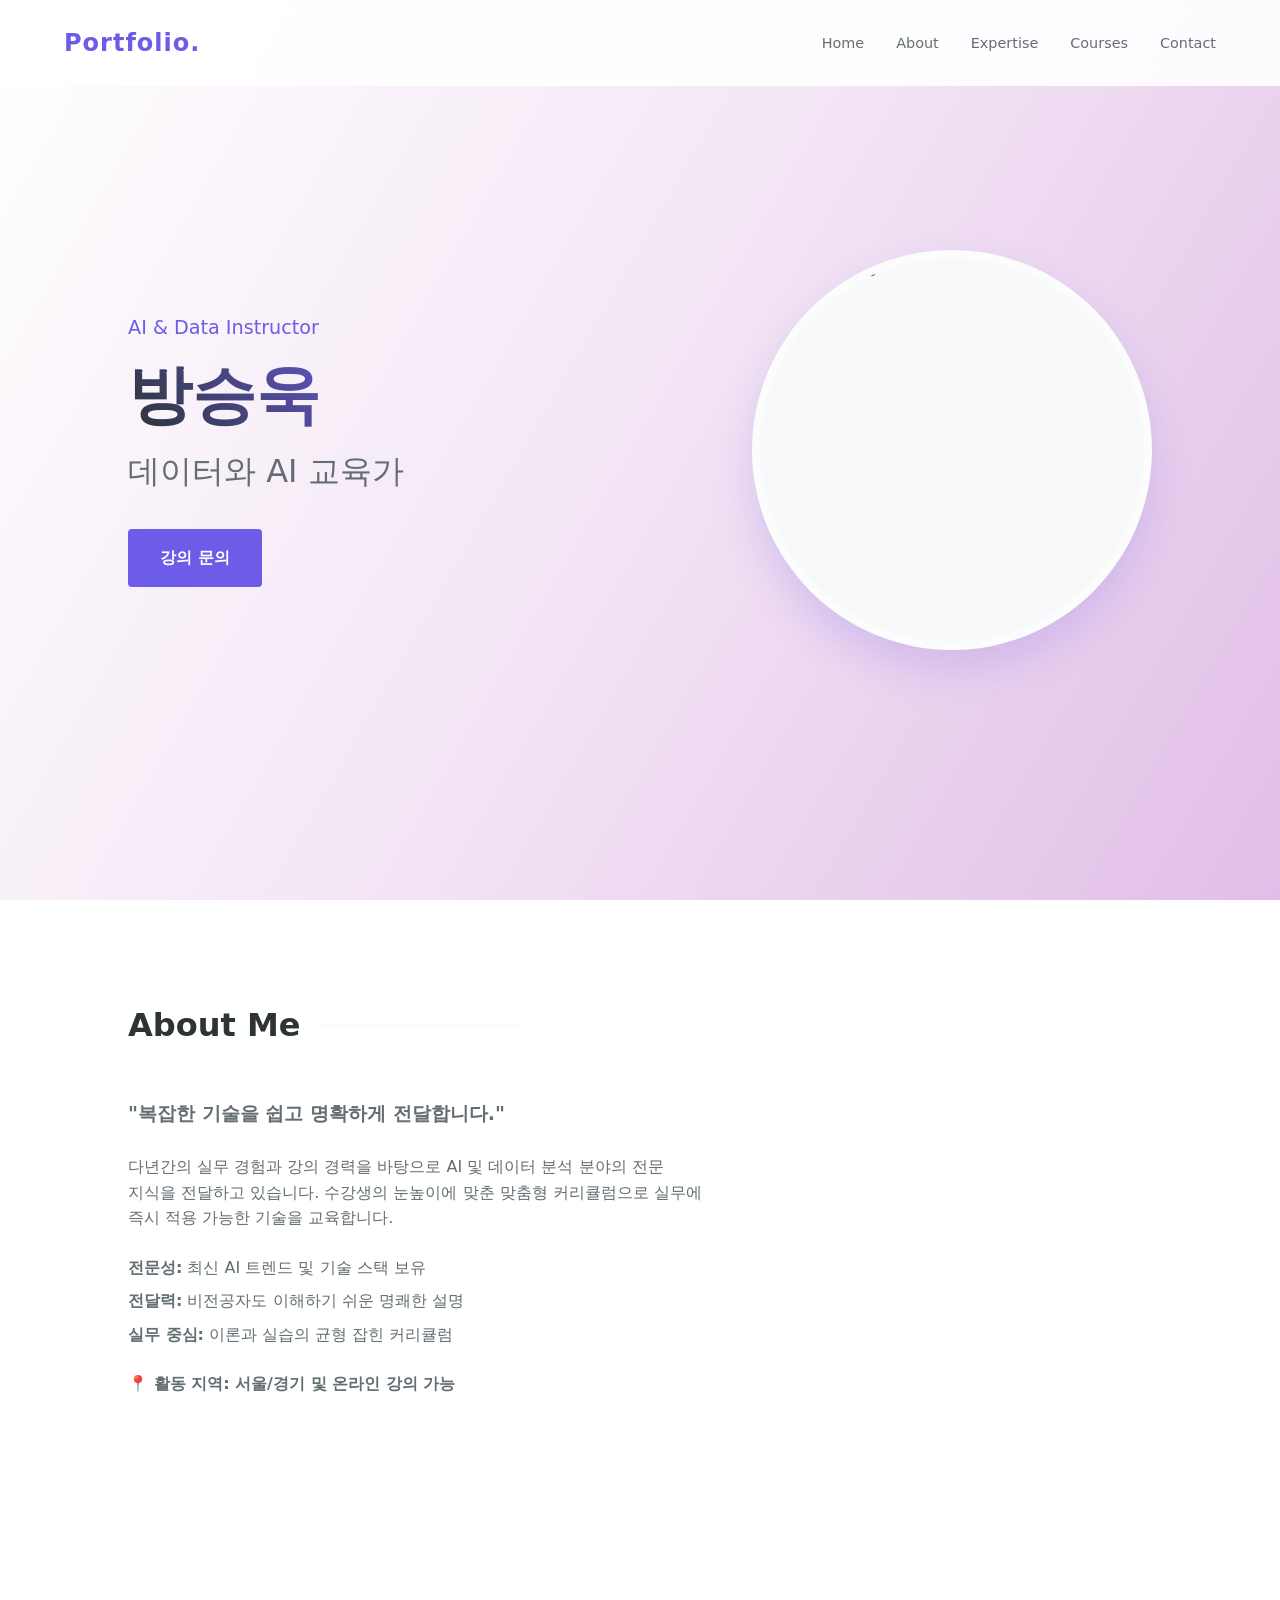
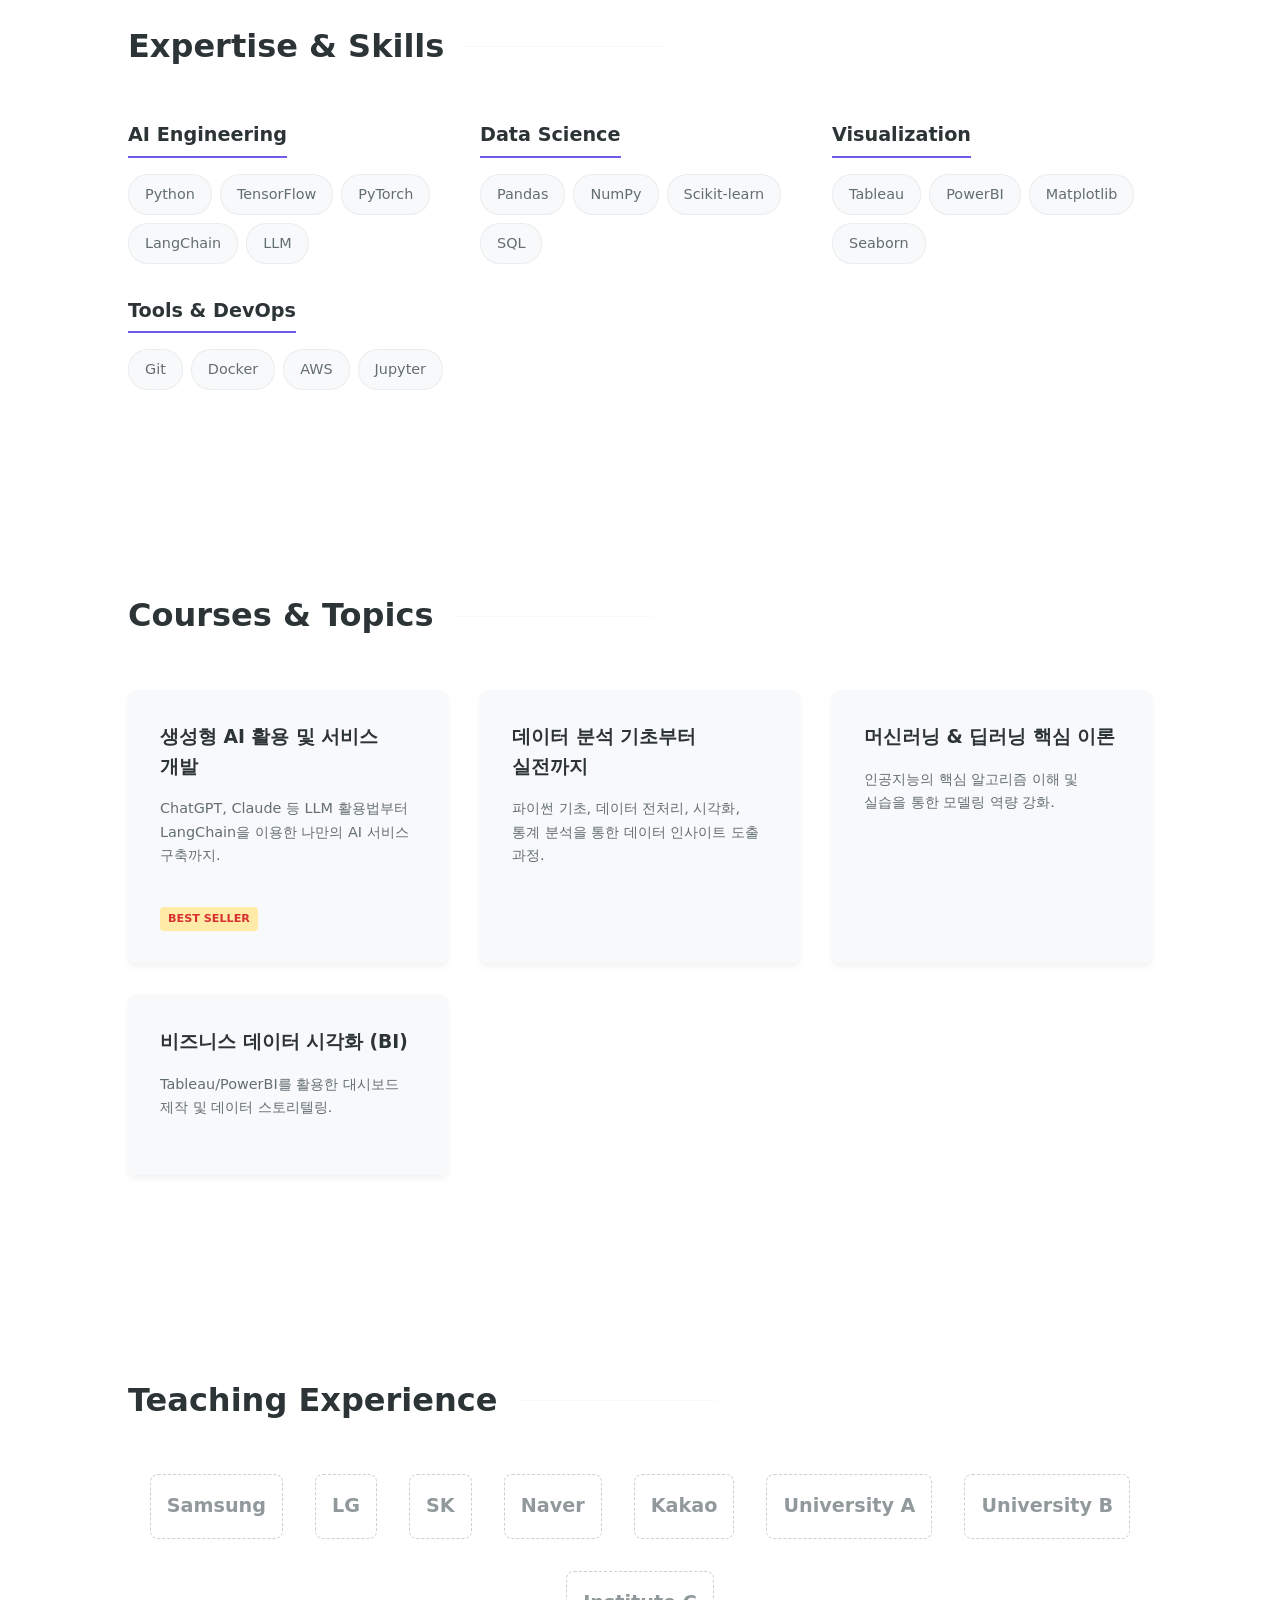
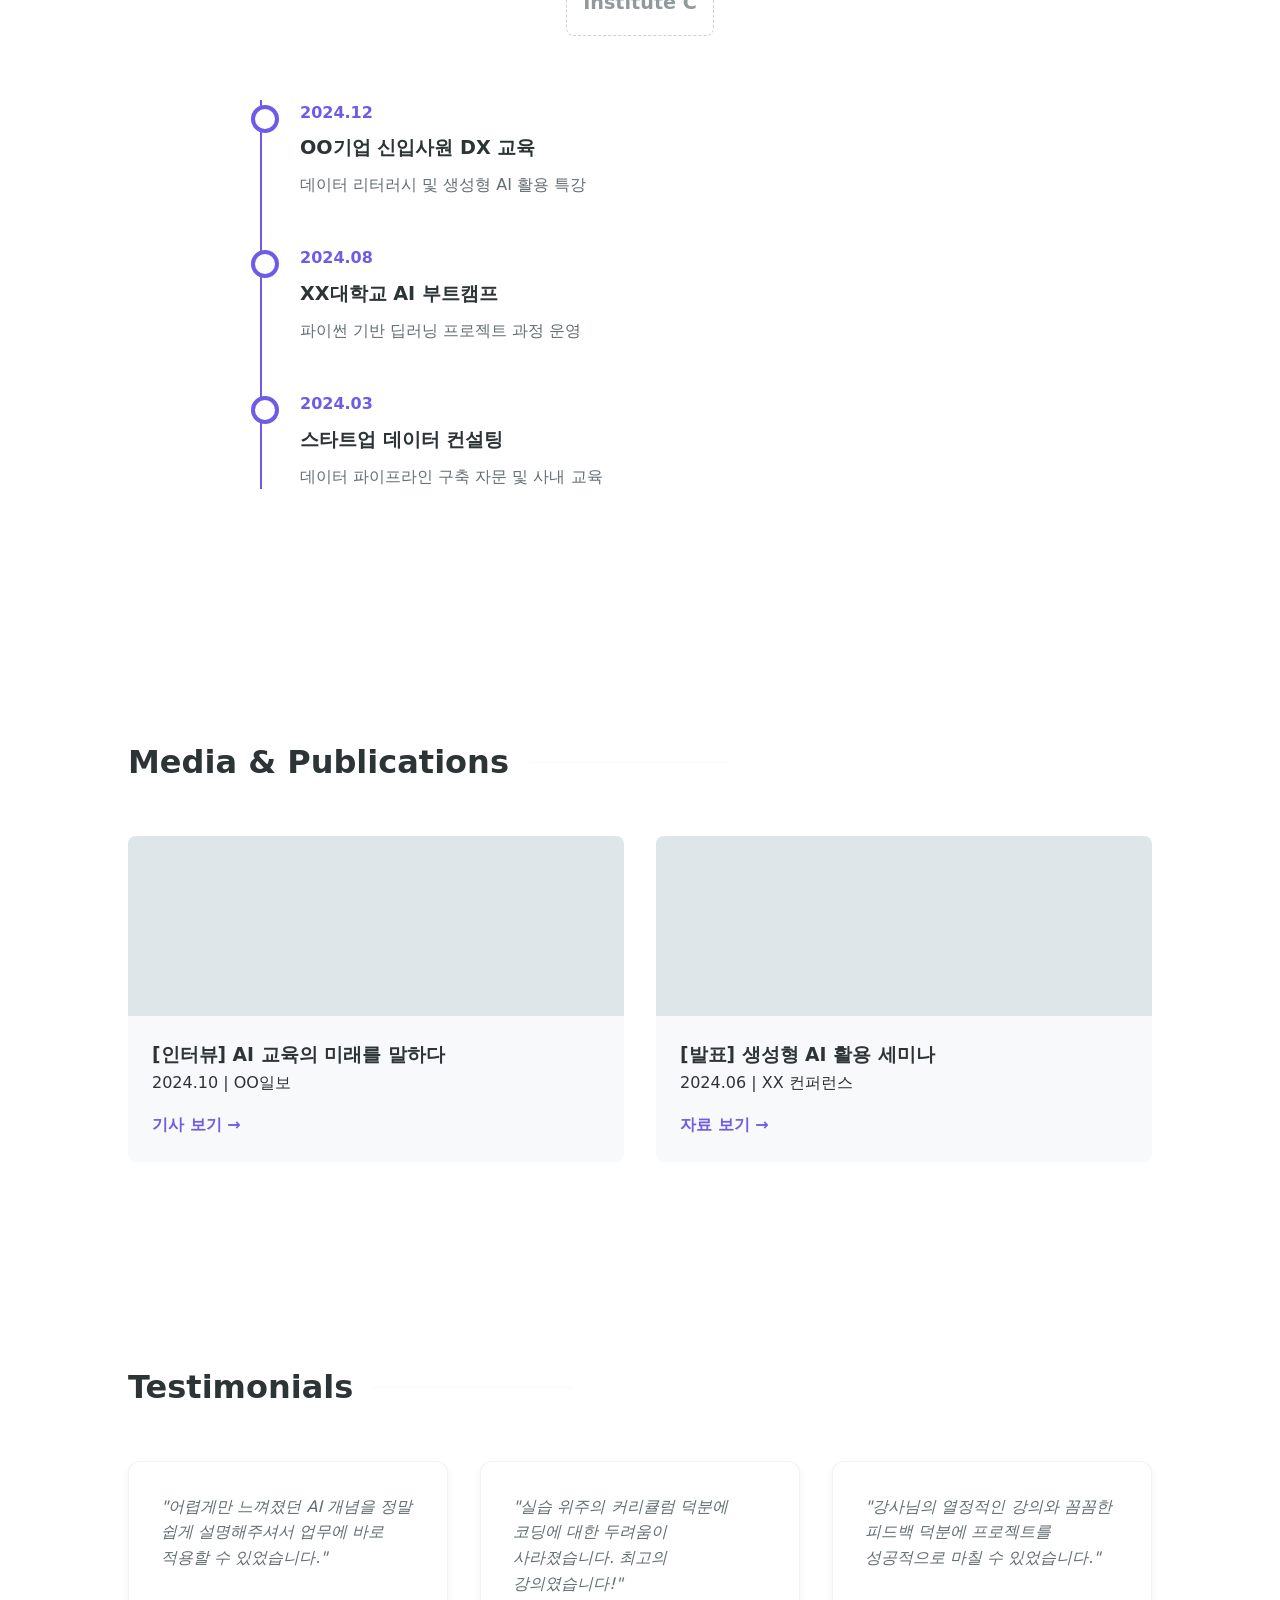
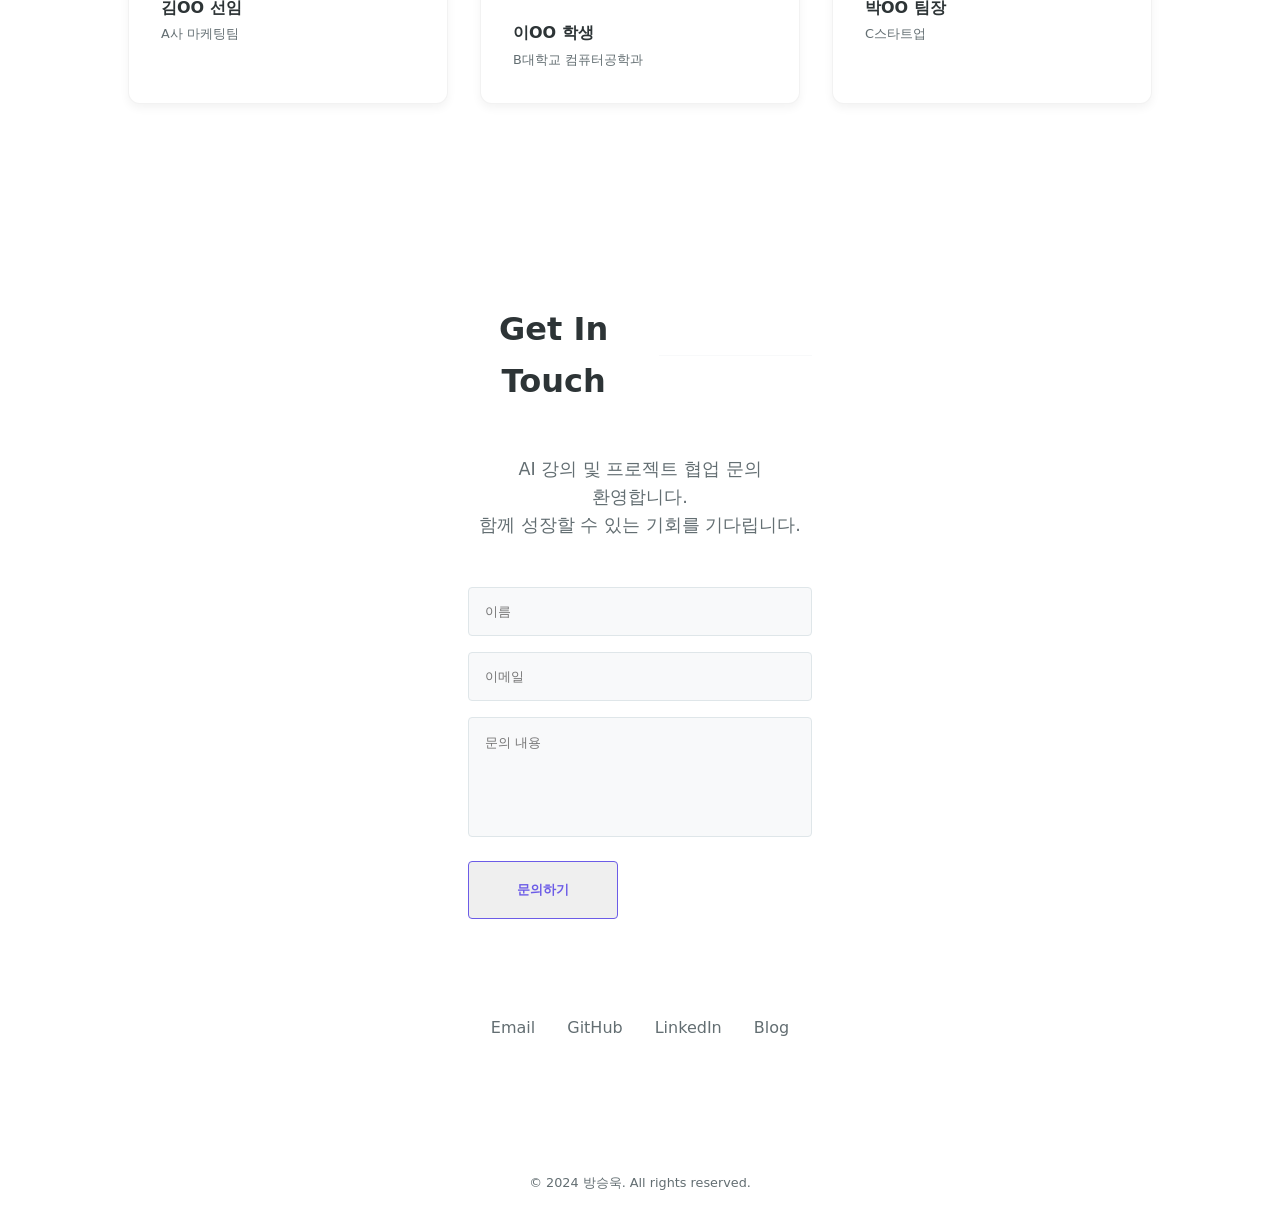
==== Portfolio/index.html @ 6280c689 "first commit" ====
<!DOCTYPE html>
<html lang="ko">

<head>
    <meta charset="UTF-8">
    <meta name="viewport" content="width=device-width, initial-scale=1.0">
    <meta name="description" content="Portfolio of a Creative Developer">
    <title>My Portfolio</title>
    <link rel="stylesheet" as="style" crossorigin
        href="https://cdn.jsdelivr.net/gh/orioncactus/pretendard@v1.3.9/dist/web/static/pretendard.min.css" />
    <link rel="stylesheet" href="style.css">
</head>

<body>
    <nav class="navbar">
        <div class="logo">Portfolio.</div>
        <ul class="nav-links">
            <li><a href="#home">Home</a></li>
            <li><a href="#about">About</a></li>
            <li><a href="#expertise">Expertise</a></li>
            <li><a href="#courses">Courses</a></li>
            <li><a href="#contact">Contact</a></li>
        </ul>
        <div class="hamburger">
            <span></span>
            <span></span>
            <span></span>
        </div>
    </nav>

    <!-- 1. Hero Section -->
    <header id="home" class="hero">
        <div class="hero-content">
            <span class="greeting">AI & Data Instructor</span>
            <h1 class="name">방승욱</h1>
            <p class="tagline">데이터와 AI 교육가</p>
            <div class="hero-buttons">
                <a href="#contact" class="cta-button primary">강의 문의</a>
            </div>
        </div>
        <div class="hero-visual">
            <div class="profile-image-container">
                <!-- Placeholder image, user can replace with their own -->
                <img src="https://via.placeholder.com/400x400" alt="Profile Photo" class="profile-photo">
            </div>
        </div>
    </header>

    <!-- 2. About Me -->
    <section id="about" class="section about">
        <div class="container">
            <h2 class="section-title">About Me</h2>
            <div class="about-content">
                <div class="about-text">
                    <p class="highlight">"복잡한 기술을 쉽고 명확하게 전달합니다."</p>
                    <p>다년간의 실무 경험과 강의 경력을 바탕으로 AI 및 데이터 분석 분야의 전문 지식을 전달하고 있습니다. 수강생의 눈높이에 맞춘 맞춤형 커리큘럼으로 실무에 즉시 적용 가능한
                        기술을 교육합니다.</p>
                    <ul class="strengths-list">
                        <li><strong>전문성:</strong> 최신 AI 트렌드 및 기술 스택 보유</li>
                        <li><strong>전달력:</strong> 비전공자도 이해하기 쉬운 명쾌한 설명</li>
                        <li><strong>실무 중심:</strong> 이론과 실습의 균형 잡힌 커리큘럼</li>
                    </ul>
                    <p class="location-info">📍 활동 지역: 서울/경기 및 온라인 강의 가능</p>
                </div>
            </div>
        </div>
    </section>

    <!-- 3. Expertise / Skills -->
    <section id="expertise" class="section expertise">
        <div class="container">
            <h2 class="section-title">Expertise & Skills</h2>
            <div class="skills-grid">
                <div class="skill-category">
                    <h3>AI Engineering</h3>
                    <div class="skill-tags">
                        <span>Python</span>
                        <span>TensorFlow</span>
                        <span>PyTorch</span>
                        <span>LangChain</span>
                        <span>LLM</span>
                    </div>
                </div>
                <div class="skill-category">
                    <h3>Data Science</h3>
                    <div class="skill-tags">
                        <span>Pandas</span>
                        <span>NumPy</span>
                        <span>Scikit-learn</span>
                        <span>SQL</span>
                    </div>
                </div>
                <div class="skill-category">
                    <h3>Visualization</h3>
                    <div class="skill-tags">
                        <span>Tableau</span>
                        <span>PowerBI</span>
                        <span>Matplotlib</span>
                        <span>Seaborn</span>
                    </div>
                </div>
                <div class="skill-category">
                    <h3>Tools & DevOps</h3>
                    <div class="skill-tags">
                        <span>Git</span>
                        <span>Docker</span>
                        <span>AWS</span>
                        <span>Jupyter</span>
                    </div>
                </div>
            </div>
        </div>
    </section>

    <!-- 4. Courses & Topics -->
    <section id="courses" class="section courses">
        <div class="container">
            <h2 class="section-title">Courses & Topics</h2>
            <div class="projects-grid"> <!-- Reusing grid layout -->
                <div class="project-card">
                    <div class="project-info">
                        <h3>생성형 AI 활용 및 서비스 개발</h3>
                        <p>ChatGPT, Claude 등 LLM 활용법부터 LangChain을 이용한 나만의 AI 서비스 구축까지.</p>
                        <span class="course-tag">Best Seller</span>
                    </div>
                </div>
                <div class="project-card">
                    <div class="project-info">
                        <h3>데이터 분석 기초부터 실전까지</h3>
                        <p>파이썬 기초, 데이터 전처리, 시각화, 통계 분석을 통한 데이터 인사이트 도출 과정.</p>
                    </div>
                </div>
                <div class="project-card">
                    <div class="project-info">
                        <h3>머신러닝 & 딥러닝 핵심 이론</h3>
                        <p>인공지능의 핵심 알고리즘 이해 및 실습을 통한 모델링 역량 강화.</p>
                    </div>
                </div>
                <div class="project-card">
                    <div class="project-info">
                        <h3>비즈니스 데이터 시각화 (BI)</h3>
                        <p>Tableau/PowerBI를 활용한 대시보드 제작 및 데이터 스토리텔링.</p>
                    </div>
                </div>
            </div>
        </div>
    </section>

    <!-- 5. Teaching Experience -->
    <section id="experience" class="section experience">
        <div class="container">
            <h2 class="section-title">Teaching Experience</h2>

            <!-- Logo Wall Placeholder -->
            <div class="logo-wall">
                <div class="logo-item">Samsung</div>
                <div class="logo-item">LG</div>
                <div class="logo-item">SK</div>
                <div class="logo-item">Naver</div>
                <div class="logo-item">Kakao</div>
                <div class="logo-item">University A</div>
                <div class="logo-item">University B</div>
                <div class="logo-item">Institute C</div>
            </div>

            <div class="timeline">
                <div class="timeline-item">
                    <div class="timeline-date">2024.12</div>
                    <div class="timeline-content">
                        <h3>OO기업 신입사원 DX 교육</h3>
                        <p>데이터 리터러시 및 생성형 AI 활용 특강</p>
                    </div>
                </div>
                <div class="timeline-item">
                    <div class="timeline-date">2024.08</div>
                    <div class="timeline-content">
                        <h3>XX대학교 AI 부트캠프</h3>
                        <p>파이썬 기반 딥러닝 프로젝트 과정 운영</p>
                    </div>
                </div>
                <div class="timeline-item">
                    <div class="timeline-date">2024.03</div>
                    <div class="timeline-content">
                        <h3>스타트업 데이터 컨설팅</h3>
                        <p>데이터 파이프라인 구축 자문 및 사내 교육</p>
                    </div>
                </div>
            </div>
        </div>
    </section>

    <!-- 6. Media & Publications -->
    <section id="media" class="section media">
        <div class="container">
            <h2 class="section-title">Media & Publications</h2>
            <div class="media-grid">
                <div class="media-item">
                    <div class="media-image"></div>
                    <div class="media-info">
                        <h3>[인터뷰] AI 교육의 미래를 말하다</h3>
                        <p>2024.10 | OO일보</p>
                        <a href="#" class="text-link">기사 보기 &rarr;</a>
                    </div>
                </div>
                <div class="media-item">
                    <div class="media-image"></div>
                    <div class="media-info">
                        <h3>[발표] 생성형 AI 활용 세미나</h3>
                        <p>2024.06 | XX 컨퍼런스</p>
                        <a href="#" class="text-link">자료 보기 &rarr;</a>
                    </div>
                </div>
            </div>
        </div>
    </section>

    <!-- 7. Testimonials -->
    <section id="testimonials" class="section testimonials">
        <div class="container">
            <h2 class="section-title">Testimonials</h2>
            <div class="testimonials-grid">
                <div class="testimonial-card">
                    <p class="review-text">"어렵게만 느껴졌던 AI 개념을 정말 쉽게 설명해주셔서 업무에 바로 적용할 수 있었습니다."</p>
                    <div class="reviewer-info">
                        <strong>김OO 선임</strong>
                        <span>A사 마케팅팀</span>
                    </div>
                </div>
                <div class="testimonial-card">
                    <p class="review-text">"실습 위주의 커리큘럼 덕분에 코딩에 대한 두려움이 사라졌습니다. 최고의 강의였습니다!"</p>
                    <div class="reviewer-info">
                        <strong>이OO 학생</strong>
                        <span>B대학교 컴퓨터공학과</span>
                    </div>
                </div>
                <div class="testimonial-card">
                    <p class="review-text">"강사님의 열정적인 강의와 꼼꼼한 피드백 덕분에 프로젝트를 성공적으로 마칠 수 있었습니다."</p>
                    <div class="reviewer-info">
                        <strong>박OO 팀장</strong>
                        <span>C스타트업</span>
                    </div>
                </div>
            </div>
        </div>
    </section>

    <!-- 8. Contact / CTA -->
    <section id="contact" class="section contact">
        <div class="container">
            <h2 class="section-title">Get In Touch</h2>
            <p class="contact-text">AI 강의 및 프로젝트 협업 문의 환영합니다.<br>함께 성장할 수 있는 기회를 기다립니다.</p>

            <div class="contact-form-placeholder">
                <!-- Form visual representation -->
                <div class="form-group">
                    <input type="text" placeholder="이름" disabled>
                </div>
                <div class="form-group">
                    <input type="email" placeholder="이메일" disabled>
                </div>
                <div class="form-group">
                    <textarea placeholder="문의 내용" disabled></textarea>
                </div>
                <button class="contact-button">문의하기</button>
            </div>

            <div class="social-links">
                <a href="#">Email</a>
                <a href="#">GitHub</a>
                <a href="#">LinkedIn</a>
                <a href="#">Blog</a>
            </div>
        </div>
    </section>

    <footer>
        <p>&copy; 2024 방승욱. All rights reserved.</p>
    </footer>

    <script src="script.js"></script>
</body>

</html>
---- Portfolio/style.css ----
:root {
    --bg-color: #ffffff;
    --text-color: #2d3436;
    --accent-color: #6c5ce7;
    --secondary-color: #636e72;
    --card-bg: #f8f9fa;
    --nav-bg: rgba(255, 255, 255, 0.9);
    --font-main: 'Pretendard', -apple-system, BlinkMacSystemFont, system-ui, Roboto, 'Helvetica Neue', 'Segoe UI', 'Apple SD Gothic Neo', 'Malgun Gothic', 'Apple Color Emoji', 'Segoe UI Emoji', 'Segoe UI Symbol', sans-serif;
    --transition: all 0.3s ease-in-out;
}

* {
    margin: 0;
    padding: 0;
    box-sizing: border-box;
}

html {
    scroll-behavior: smooth;
}

body {
    font-family: var(--font-main);
    background: linear-gradient(120deg, #ffffff 0%, #f3e5f5 50%, #e1bee7 100%);
    background-attachment: fixed;
    /* Ensures gradient covers full scroll */
    color: var(--text-color);
    line-height: 1.6;
    word-break: keep-all;
    overflow-x: hidden;
}

a {
    text-decoration: none;
    color: inherit;
    transition: var(--transition);
}

ul {
    list-style: none;
}

/* Navbar */
.navbar {
    position: fixed;
    top: 0;
    width: 100%;
    padding: 1.5rem 5%;
    display: flex;
    justify-content: space-between;
    align-items: center;
    background: var(--nav-bg);
    backdrop-filter: blur(10px);
    z-index: 1000;
    transition: var(--transition);
}

.logo {
    font-size: 1.5rem;
    font-weight: 700;
    color: var(--accent-color);
    letter-spacing: 1px;
}

.nav-links {
    display: flex;
    gap: 2rem;
}

.nav-links a {
    font-size: 0.9rem;
    font-weight: 500;
    color: var(--secondary-color);
}

.nav-links a:hover {
    color: var(--accent-color);
}

.hamburger {
    display: none;
    cursor: pointer;
}

.hamburger span {
    display: block;
    width: 25px;
    height: 3px;
    background-color: var(--accent-color);
    margin: 5px 0;
    transition: var(--transition);
}

/* Hero Section */
.hero {
    height: 100vh;
    display: flex;
    align-items: center;
    justify-content: space-between;
    padding: 0 10%;
    position: relative;
}

.hero-content {
    max-width: 600px;
    z-index: 1;
}

.greeting {
    color: var(--accent-color);
    font-size: 1.2rem;
    margin-bottom: 1rem;
    display: block;
}

.name {
    font-size: 4rem;
    font-weight: 700;
    line-height: 1.1;
    margin-bottom: 1rem;
    background: linear-gradient(45deg, #2d3436, #6c5ce7);
    background-clip: text;
    -webkit-background-clip: text;
    -webkit-text-fill-color: transparent;
}

.tagline {
    font-size: 2rem;
    color: var(--secondary-color);
    margin-bottom: 2rem;
}

.cta-button {
    display: inline-block;
    padding: 1rem 2rem;
    border: 1px solid var(--accent-color);
    color: var(--accent-color);
    border-radius: 4px;
    font-weight: 600;
}

.cta-button:hover {
    transform: translateY(-2px);
    box-shadow: 0 5px 15px rgba(108, 92, 231, 0.3);
}

.hero-buttons {
    display: flex;
    gap: 1rem;
}

.cta-button.primary {
    background-color: var(--accent-color);
    color: white;
    border: none;
}

.cta-button.primary:hover {
    background-color: #5a4ad1;
}

.cta-button.secondary {
    background-color: transparent;
    color: var(--accent-color);
    border: 1px solid var(--accent-color);
}

.cta-button.secondary:hover {
    background-color: rgba(108, 92, 231, 0.1);
}

.hero-visual {
    position: absolute;
    right: 10%;
    top: 50%;
    transform: translateY(-50%);
    z-index: 1;
}

.profile-image-container {
    width: 400px;
    height: 400px;
    border-radius: 50%;
    overflow: hidden;
    border: 8px solid rgba(255, 255, 255, 0.5);
    box-shadow: 0 20px 40px rgba(108, 92, 231, 0.2);
    background-color: #f8f9fa;
    position: relative;
}

.profile-photo {
    width: 100%;
    height: 100%;
    object-fit: cover;
    transition: transform 0.5s ease;
}

.profile-image-container:hover .profile-photo {
    transform: scale(1.05);
}

/* Sections */
.section {
    padding: 100px 10%;
}

.section-title {
    font-size: 2rem;
    margin-bottom: 3rem;
    display: flex;
    align-items: center;
    color: var(--text-color);
}

.section-title::after {
    content: "";
    display: block;
    width: 200px;
    height: 1px;
    background: var(--card-bg);
    margin-left: 20px;
}

/* About */
.about-content {
    display: grid;
    grid-template-columns: 3fr 2fr;
    gap: 50px;
}

.about-text p {
    margin-bottom: 1.5rem;
    color: var(--secondary-color);
}

/* About Highlights */
.highlight {
    font-size: 1.2rem;
    font-weight: 700;
    color: var(--accent-color);
    margin-bottom: 1rem;
}

.strengths-list {
    margin: 1.5rem 0;
}

.strengths-list li {
    margin-bottom: 0.5rem;
    color: var(--secondary-color);
}

.location-info {
    font-weight: 600;
    color: var(--text-color);
    margin-top: 1rem;
}

/* Expertise */
.skills-grid {
    display: grid;
    grid-template-columns: repeat(auto-fit, minmax(250px, 1fr));
    gap: 2rem;
}

.skill-category h3 {
    font-size: 1.2rem;
    margin-bottom: 1rem;
    color: var(--text-color);
    border-bottom: 2px solid var(--accent-color);
    display: inline-block;
    padding-bottom: 0.3rem;
}

.skill-tags {
    display: flex;
    flex-wrap: wrap;
    gap: 0.5rem;
}

.skill-tags span {
    background-color: var(--card-bg);
    padding: 0.5rem 1rem;
    border-radius: 20px;
    font-size: 0.9rem;
    color: var(--secondary-color);
    border: 1px solid rgba(0, 0, 0, 0.05);
    transition: var(--transition);
}

.skill-tags span:hover {
    background-color: var(--accent-color);
    color: white;
    transform: translateY(-2px);
}

/* Projects */
.projects-grid {
    display: grid;
    grid-template-columns: repeat(auto-fit, minmax(300px, 1fr));
    gap: 2rem;
}

.project-card {
    background-color: var(--card-bg);
    border-radius: 8px;
    overflow: hidden;
    box-shadow: 0 4px 6px rgba(0, 0, 0, 0.05);
    transition: var(--transition);
    cursor: pointer;
}

.project-card:hover {
    transform: translateY(-10px);
    box-shadow: 0 10px 20px rgba(0, 0, 0, 0.1);
}

.project-image {
    height: 200px;
    background-color: #dfe6e9;
    /* Placeholder color */
    background-image: linear-gradient(45deg, #dfe6e9 25%, #f1f2f6 25%, #f1f2f6 50%, #dfe6e9 50%, #dfe6e9 75%, #f1f2f6 75%, #f1f2f6 100%);
    background-size: 20px 20px;
}

.project-info {
    padding: 2rem;
}

.project-info h3 {
    margin-bottom: 1rem;
    color: var(--text-color);
}

.project-info p {
    color: var(--secondary-color);
    margin-bottom: 1.5rem;
    font-size: 0.9rem;
}

.course-tag {
    display: inline-block;
    background-color: #ffeaa7;
    color: #d63031;
    font-size: 0.7rem;
    font-weight: 700;
    padding: 0.2rem 0.5rem;
    border-radius: 4px;
    margin-top: 1rem;
    text-transform: uppercase;
}

/* Teaching Experience */
.logo-wall {
    display: flex;
    flex-wrap: wrap;
    justify-content: center;
    gap: 2rem;
    margin-bottom: 4rem;
    opacity: 0.7;
}

.logo-item {
    font-size: 1.2rem;
    font-weight: 700;
    color: var(--secondary-color);
    padding: 1rem;
    border: 1px dashed #b2bec3;
    /* Placeholder for actual logos */
    border-radius: 8px;
}

.timeline {
    position: relative;
    max-width: 800px;
    margin: 0 auto;
}

.timeline::after {
    content: '';
    position: absolute;
    width: 2px;
    background-color: var(--accent-color);
    top: 0;
    bottom: 0;
    left: 20px;
    /* Adjust for mobile */
}

.timeline-item {
    position: relative;
    margin-bottom: 3rem;
    padding-left: 60px;
}

.timeline-date {
    font-weight: 700;
    color: var(--accent-color);
    margin-bottom: 0.5rem;
}

.timeline-content h3 {
    font-size: 1.2rem;
    margin-bottom: 0.5rem;
}

.timeline-content p {
    color: var(--secondary-color);
}

.timeline-item::before {
    content: '';
    position: absolute;
    left: 11px;
    top: 5px;
    width: 20px;
    height: 20px;
    border-radius: 50%;
    background-color: white;
    border: 4px solid var(--accent-color);
    z-index: 1;
}

/* Media */
.media-grid {
    display: grid;
    grid-template-columns: repeat(auto-fit, minmax(300px, 1fr));
    gap: 2rem;
}

.media-item {
    background: var(--card-bg);
    border-radius: 8px;
    overflow: hidden;
    transition: var(--transition);
}

.media-item:hover {
    transform: translateY(-5px);
    box-shadow: 0 10px 20px rgba(0, 0, 0, 0.1);
}

.media-image {
    height: 180px;
    background-color: #dfe6e9;
}

.media-info {
    padding: 1.5rem;
}

.text-link {
    color: var(--accent-color);
    font-weight: 600;
    margin-top: 1rem;
    display: inline-block;
}

/* Testimonials */
.testimonials-grid {
    display: grid;
    grid-template-columns: repeat(auto-fit, minmax(280px, 1fr));
    gap: 2rem;
}

.testimonial-card {
    background: white;
    padding: 2rem;
    border-radius: 12px;
    box-shadow: 0 4px 10px rgba(0, 0, 0, 0.05);
    border: 1px solid rgba(0, 0, 0, 0.05);
}

.review-text {
    font-style: italic;
    color: var(--secondary-color);
    margin-bottom: 1.5rem;
}

.reviewer-info strong {
    display: block;
    color: var(--text-color);
}

.reviewer-info span {
    font-size: 0.8rem;
    color: var(--secondary-color);
}

/* Contact Form Placeholder */
.contact-form-placeholder {
    max-width: 500px;
    margin: 0 auto 3rem;
    text-align: left;
}

.form-group {
    margin-bottom: 1rem;
}

.form-group input,
.form-group textarea {
    width: 100%;
    padding: 1rem;
    border: 1px solid #dfe6e9;
    border-radius: 4px;
    background: #f8f9fa;
    font-family: inherit;
}

.form-group textarea {
    height: 120px;
    resize: none;
}

/* Contact */
.contact {
    text-align: center;
    max-width: 600px;
    margin: 0 auto;
}

.contact-text {
    color: var(--secondary-color);
    margin-bottom: 3rem;
    font-size: 1.1rem;
}

.contact-button {
    display: inline-block;
    padding: 1.2rem 3rem;
    border: 1px solid var(--accent-color);
    color: var(--accent-color);
    border-radius: 4px;
    font-weight: 600;
    margin-bottom: 3rem;
}

.contact-button:hover {
    background: rgba(100, 255, 218, 0.1);
}

.social-links {
    display: flex;
    justify-content: center;
    gap: 2rem;
}

.social-links a {
    color: var(--secondary-color);
}

.social-links a:hover {
    color: var(--accent-color);
}

/* Footer */
footer {
    text-align: center;
    padding: 2rem;
    color: var(--secondary-color);
    font-size: 0.8rem;
}

/* Responsive */
@media (max-width: 768px) {
    .navbar {
        padding: 1.5rem 2rem;
    }

    .nav-links {
        display: none;
        /* Mobile menu implementation needed if requested */
    }

    .hamburger {
        display: block;
    }

    .hero {
        padding: 0 5%;
        flex-direction: column;
        justify-content: center;
        text-align: center;
    }

    .hero-content {
        margin-bottom: 3rem;
    }

    .hero-visual {
        position: relative;
        right: auto;
        top: auto;
        transform: none;
        margin-top: 2rem;
    }

    .profile-image-container {
        width: 500px;
        height: 500px;
        margin: 0 auto;
    }

    .name {
        font-size: 3rem;
    }

    .tagline {
        font-size: 1.5rem;
    }

    .section {
        padding: 80px 5%;
    }

    .about-content {
        grid-template-columns: 1fr;
    }
}
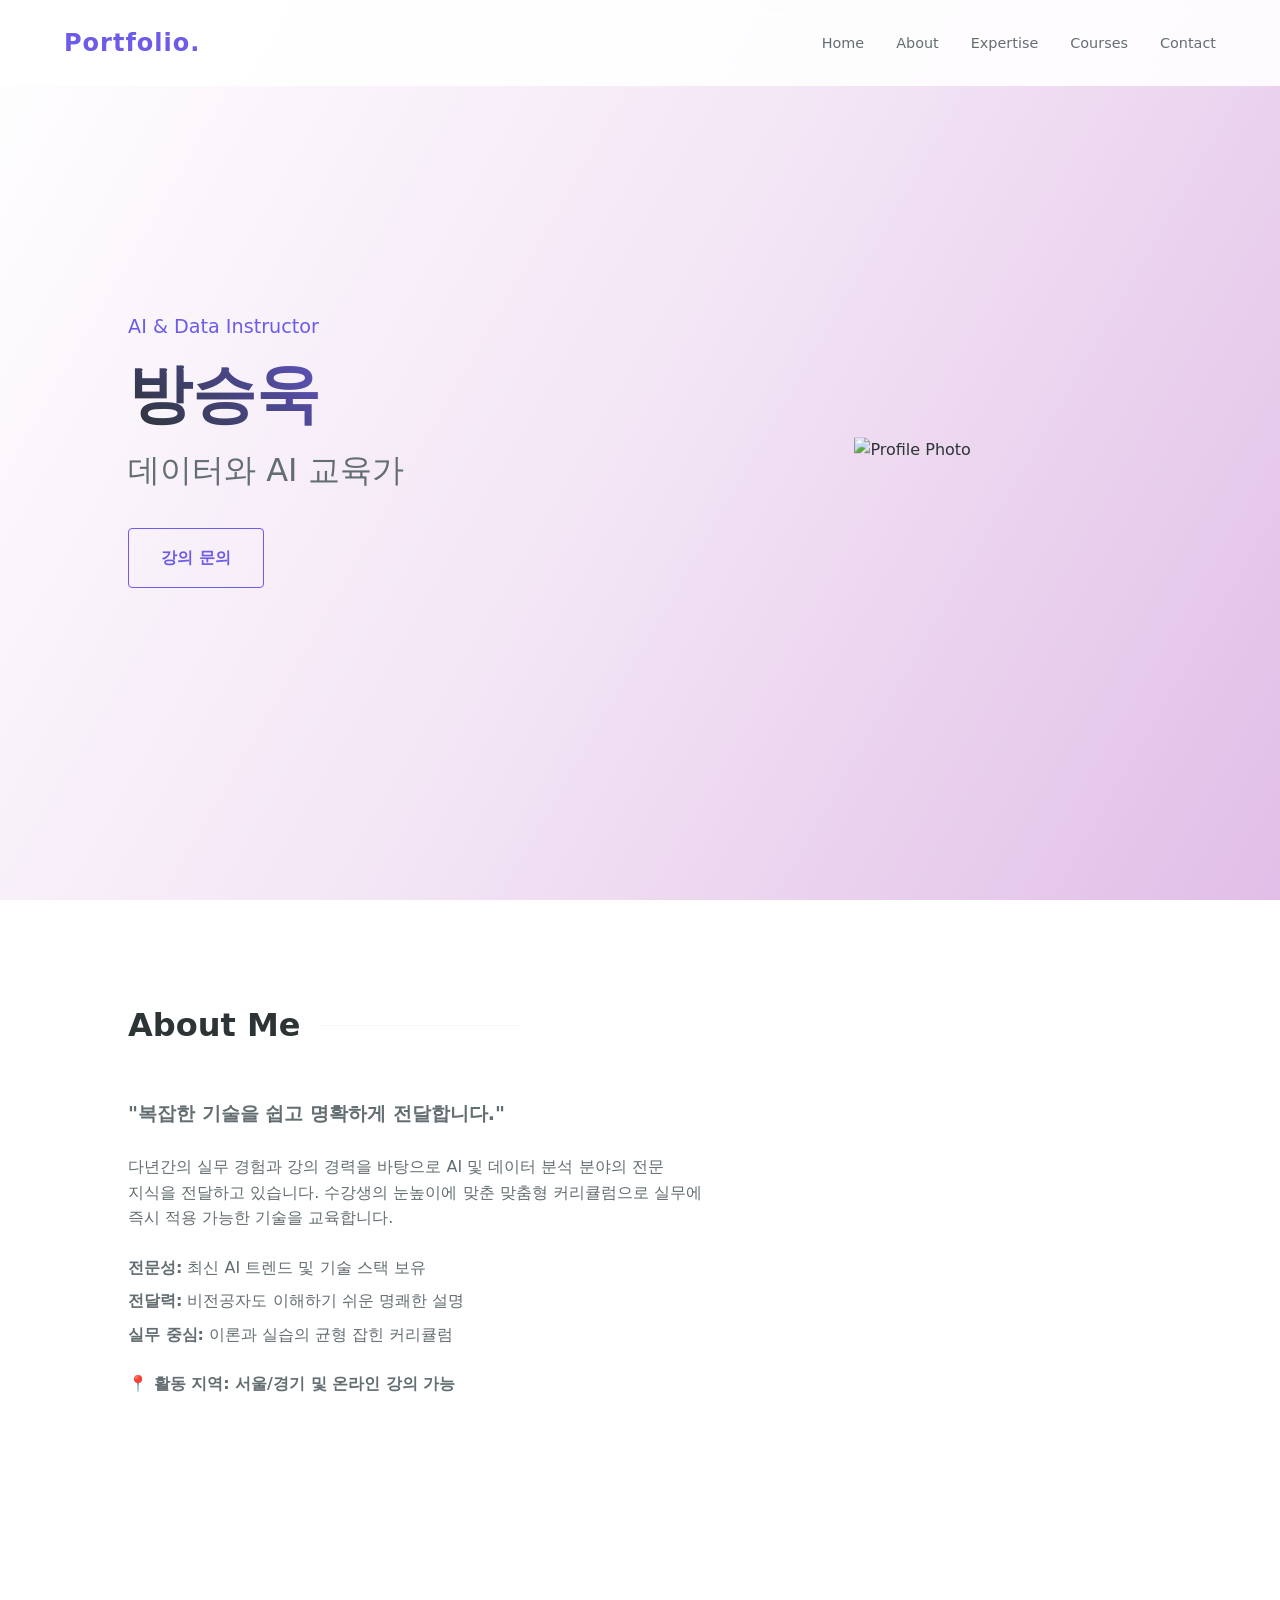
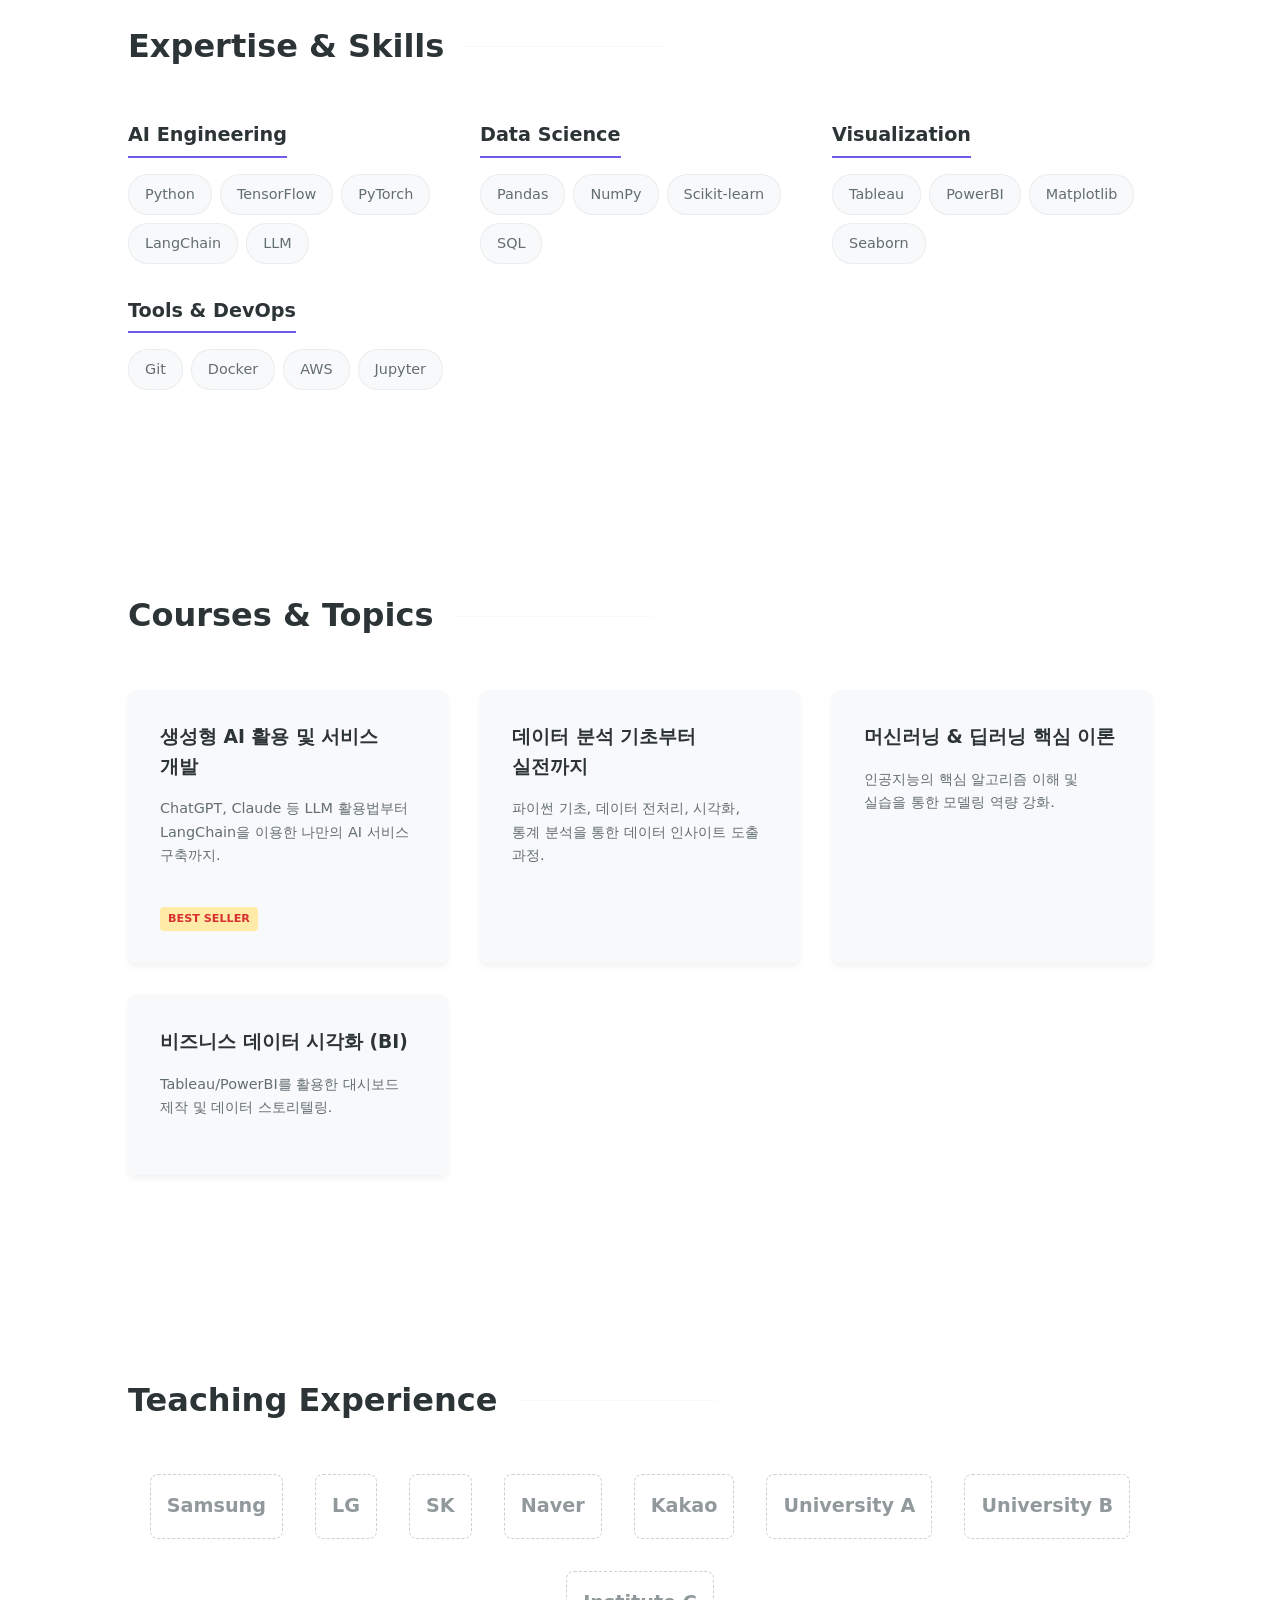
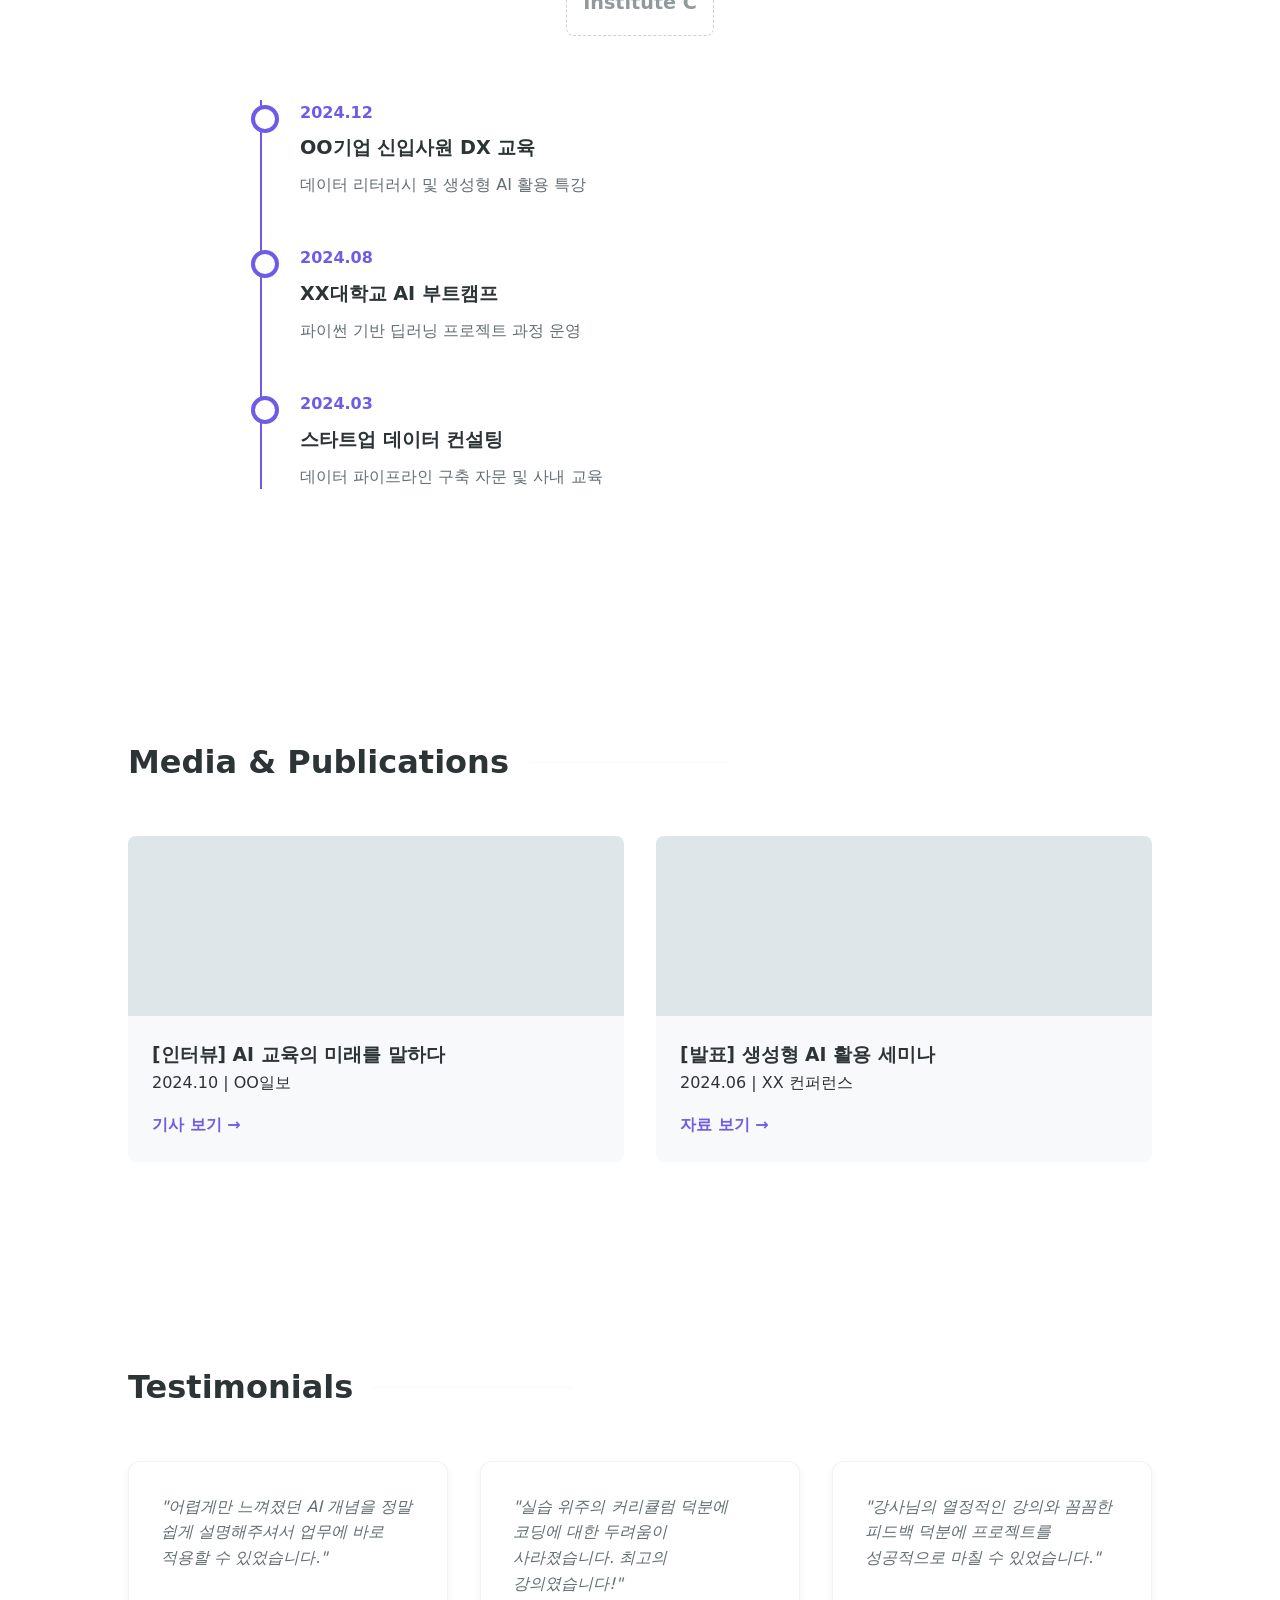
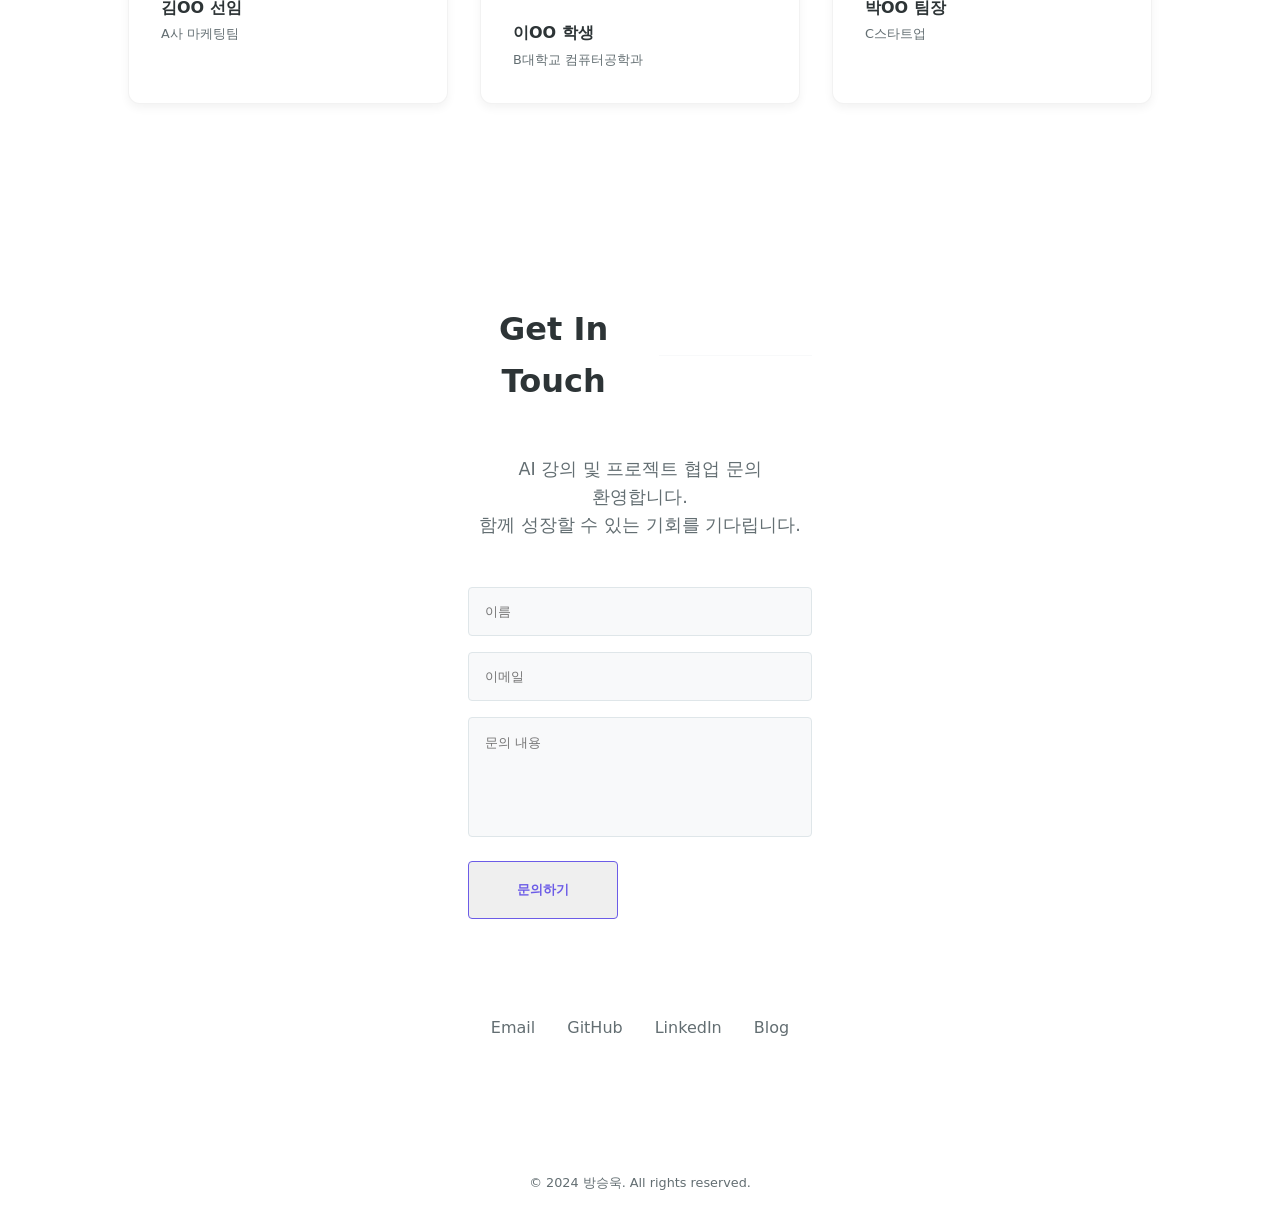
==== commit 8307919f: "add images" ====
--- a/Portfolio/index.html
+++ b/Portfolio/index.html
@@ -35,13 +35,13 @@
             <h1 class="name">방승욱</h1>
             <p class="tagline">데이터와 AI 교육가</p>
             <div class="hero-buttons">
-                <a href="#contact" class="cta-button primary">강의 문의</a>
+                <a href="#contact" class="cta-button">강의 문의</a>
             </div>
         </div>
         <div class="hero-visual">
             <div class="profile-image-container">
                 <!-- Placeholder image, user can replace with their own -->
-                <img src="https://via.placeholder.com/400x400" alt="Profile Photo" class="profile-photo">
+                <img src="./images/profile.png" alt="Profile Photo" class="profile-photo">
             </div>
         </div>
     </header>
--- a/Portfolio/style.css
+++ b/Portfolio/style.css
@@ -171,7 +171,7 @@
 
 .hero-visual {
     position: absolute;
-    right: 10%;
+    right: 2%;
     top: 50%;
     transform: translateY(-50%);
     z-index: 1;
@@ -179,24 +179,27 @@
 
 .profile-image-container {
     width: 400px;
-    height: 400px;
-    border-radius: 50%;
-    overflow: hidden;
-    border: 8px solid rgba(255, 255, 255, 0.5);
-    box-shadow: 0 20px 40px rgba(108, 92, 231, 0.2);
-    background-color: #f8f9fa;
+    height: auto;
+    /* Allow natural height */
+    max-height: 500px;
+    overflow: visible;
+    /* Allow image to stand out if needed */
     position: relative;
+    /* Remove border and shadow for blending effect */
+    mask-image: linear-gradient(to bottom, black 80%, transparent 100%);
+    -webkit-mask-image: linear-gradient(to bottom, black 80%, transparent 100%);
 }
 
 .profile-photo {
     width: 100%;
     height: 100%;
     object-fit: cover;
-    transition: transform 0.5s ease;
+    /* Removed border-radius and shadow for seamless blending */
 }
 
 .profile-image-container:hover .profile-photo {
-    transform: scale(1.05);
+    transform: translateY(-5px);
+    /* Subtle lift instead of scale */
 }
 
 /* Sections */
@@ -597,8 +600,8 @@
     }
 
     .profile-image-container {
-        width: 500px;
-        height: 500px;
+        width: 300px;
+        height: 300px;
         margin: 0 auto;
     }
 
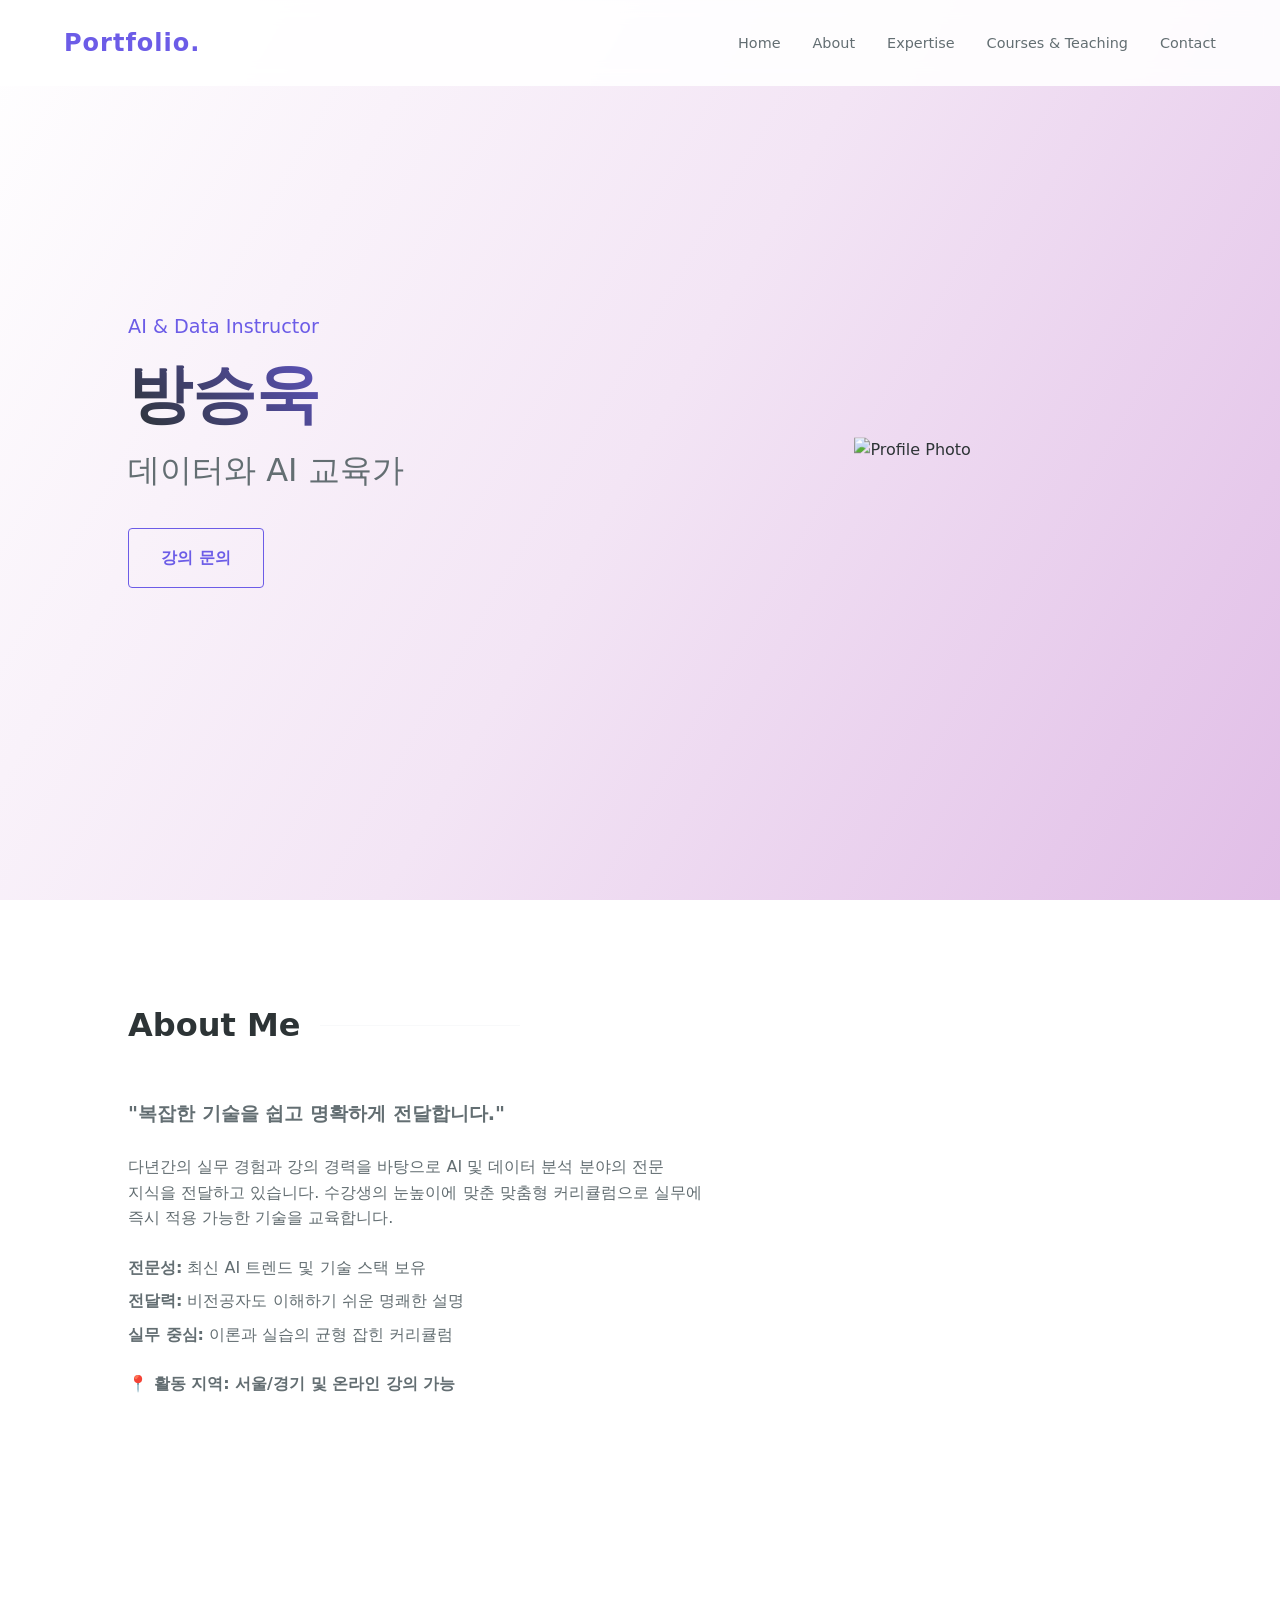
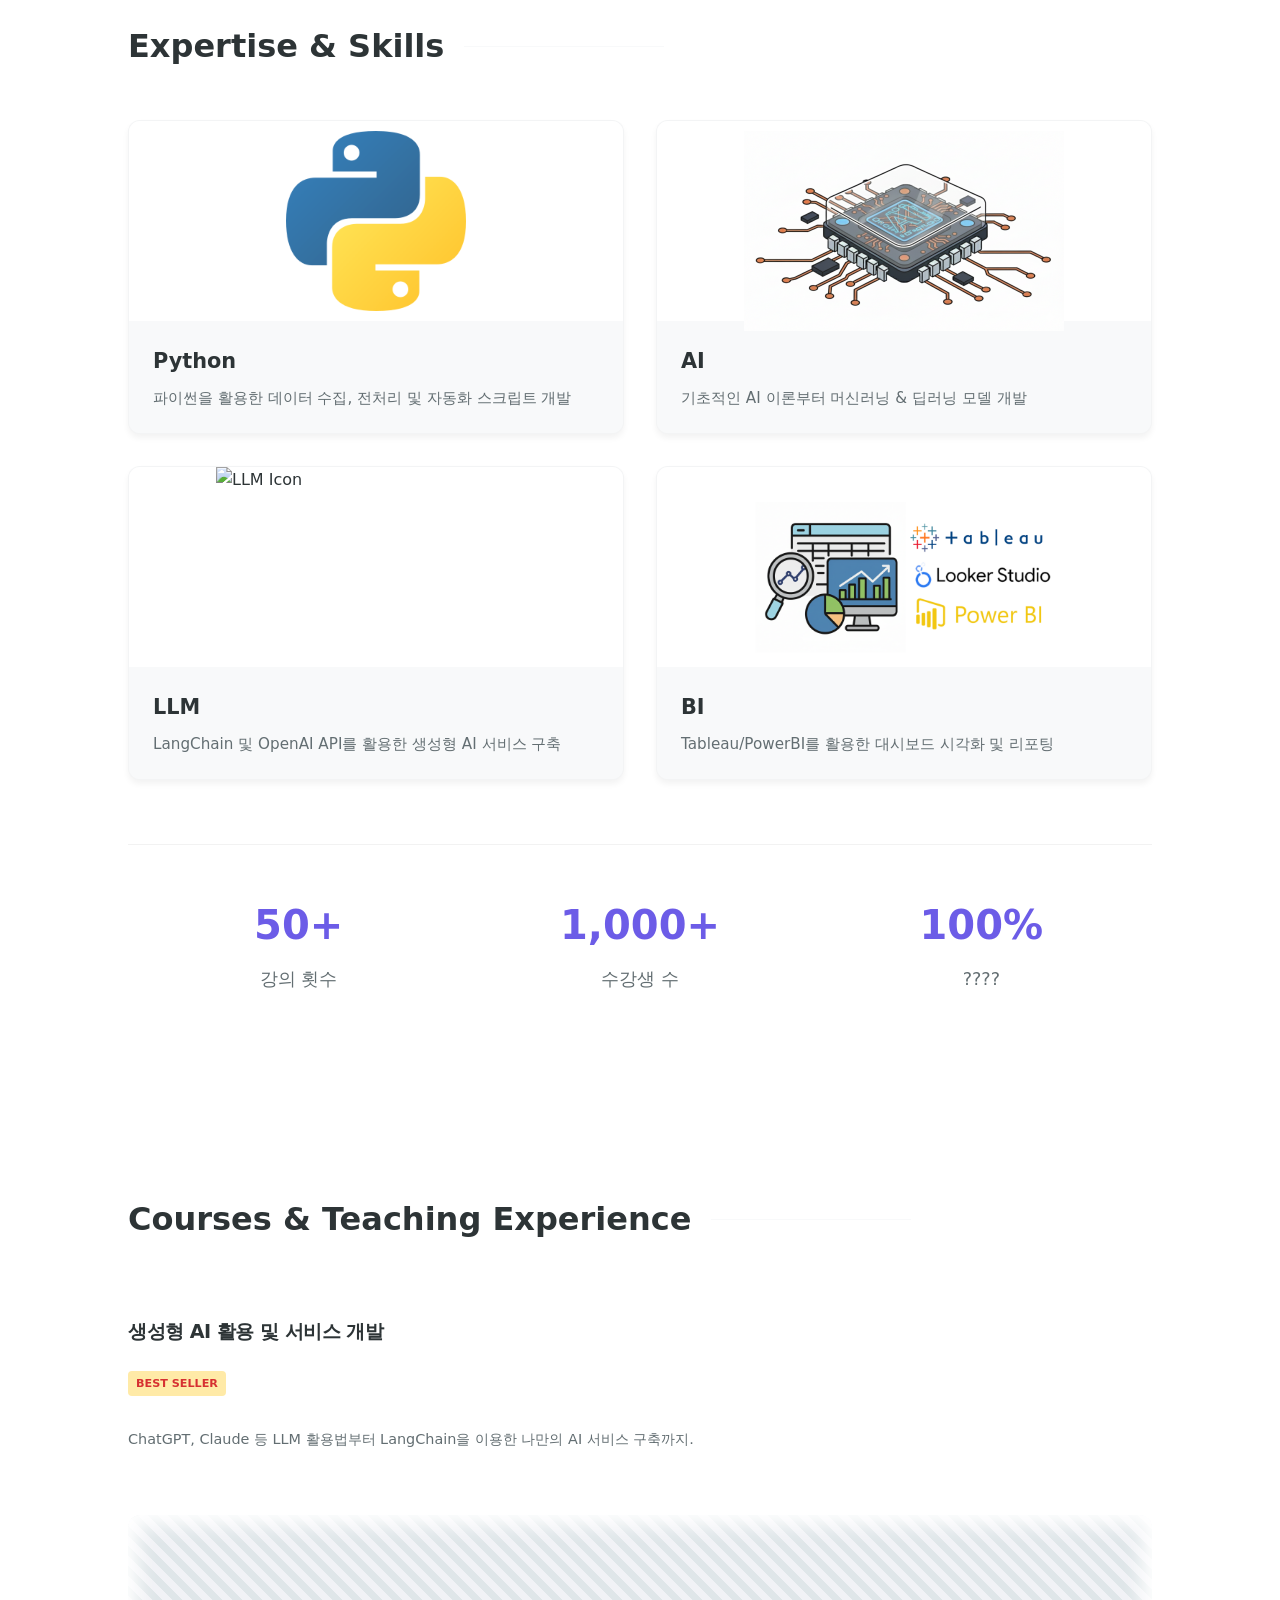
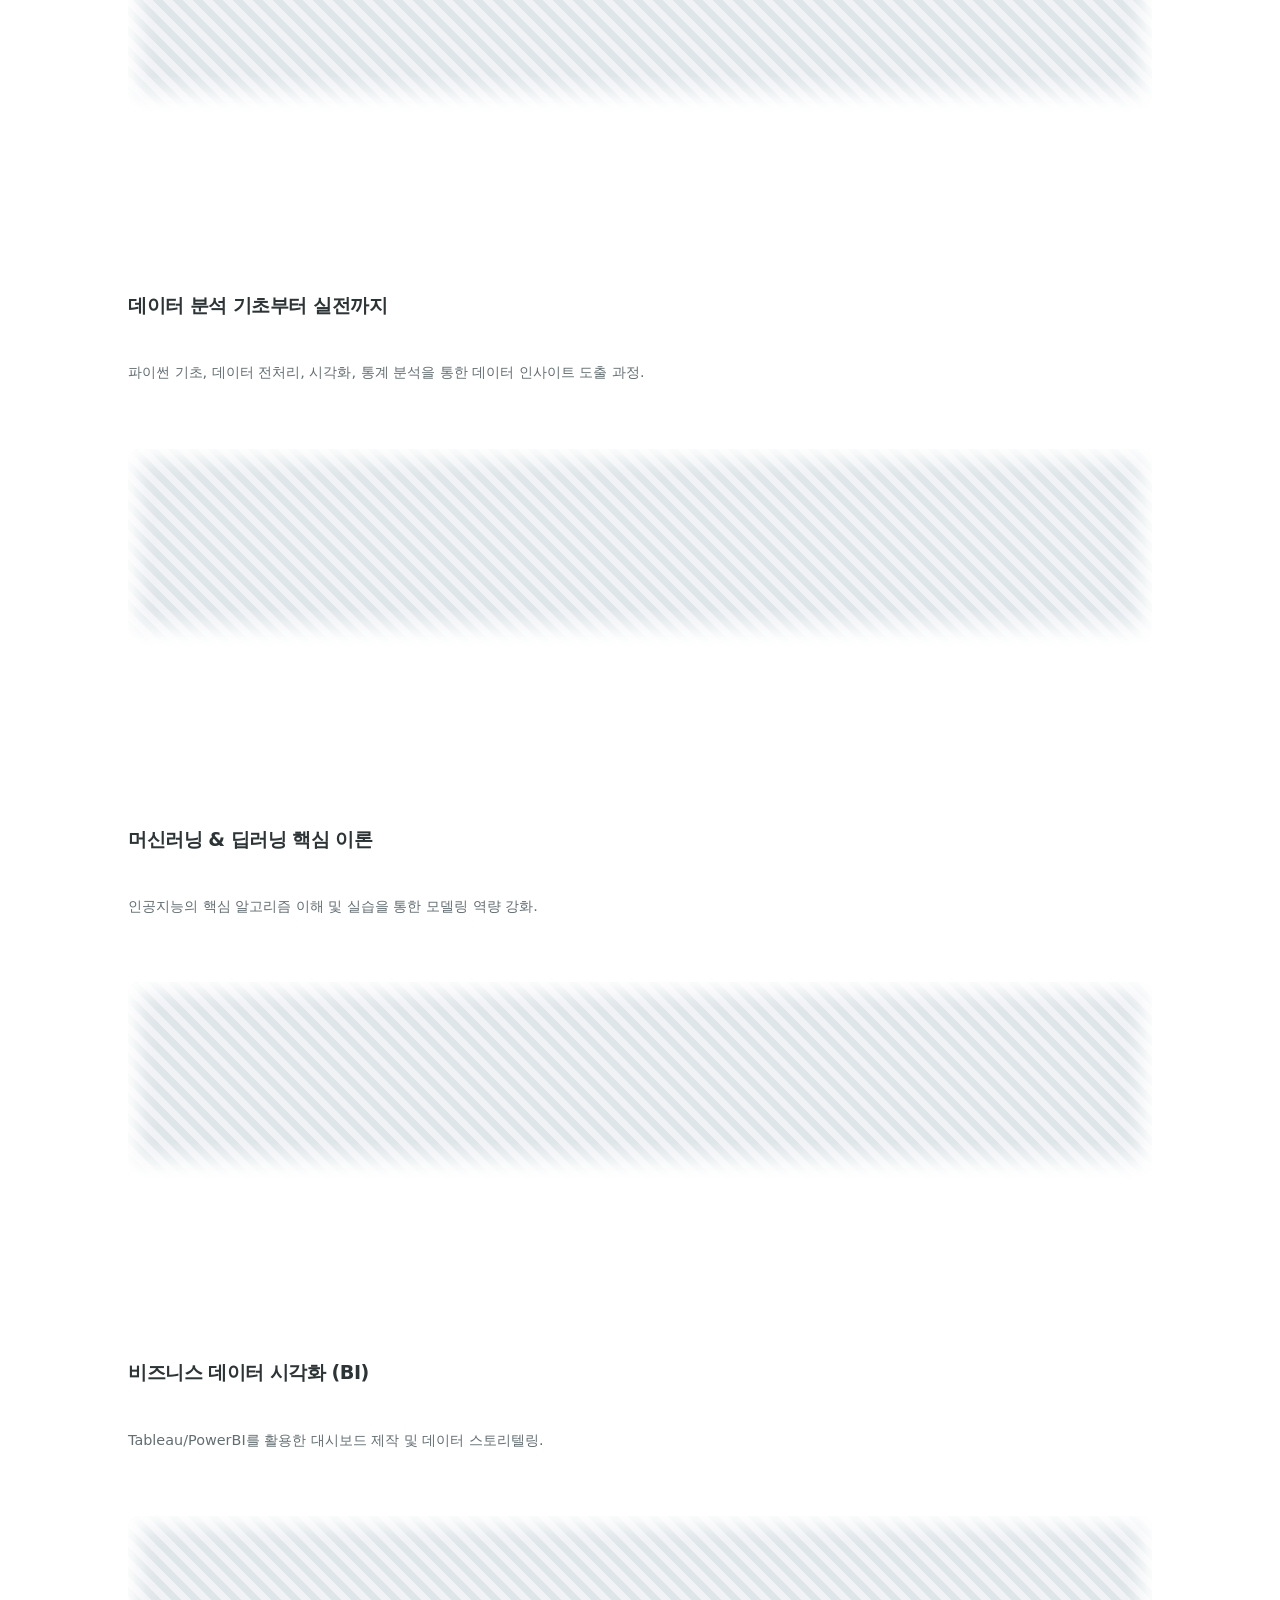
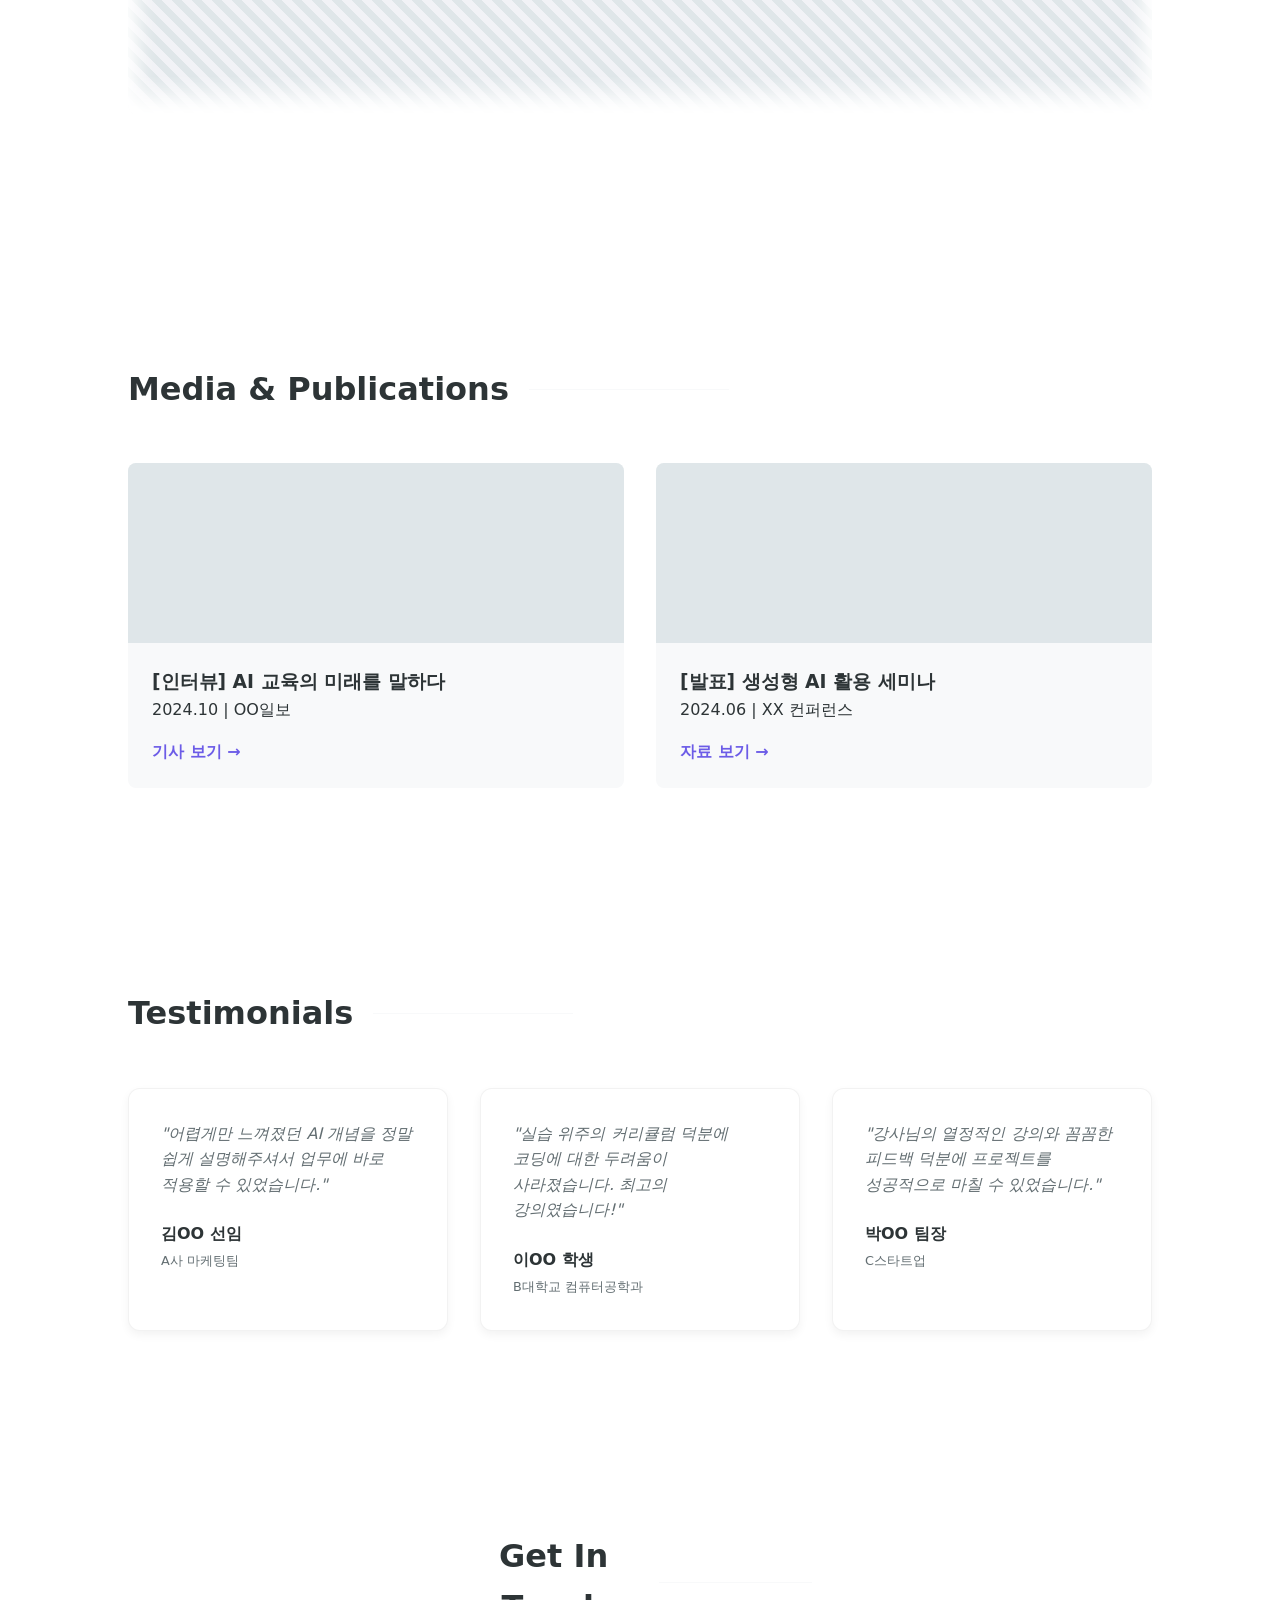
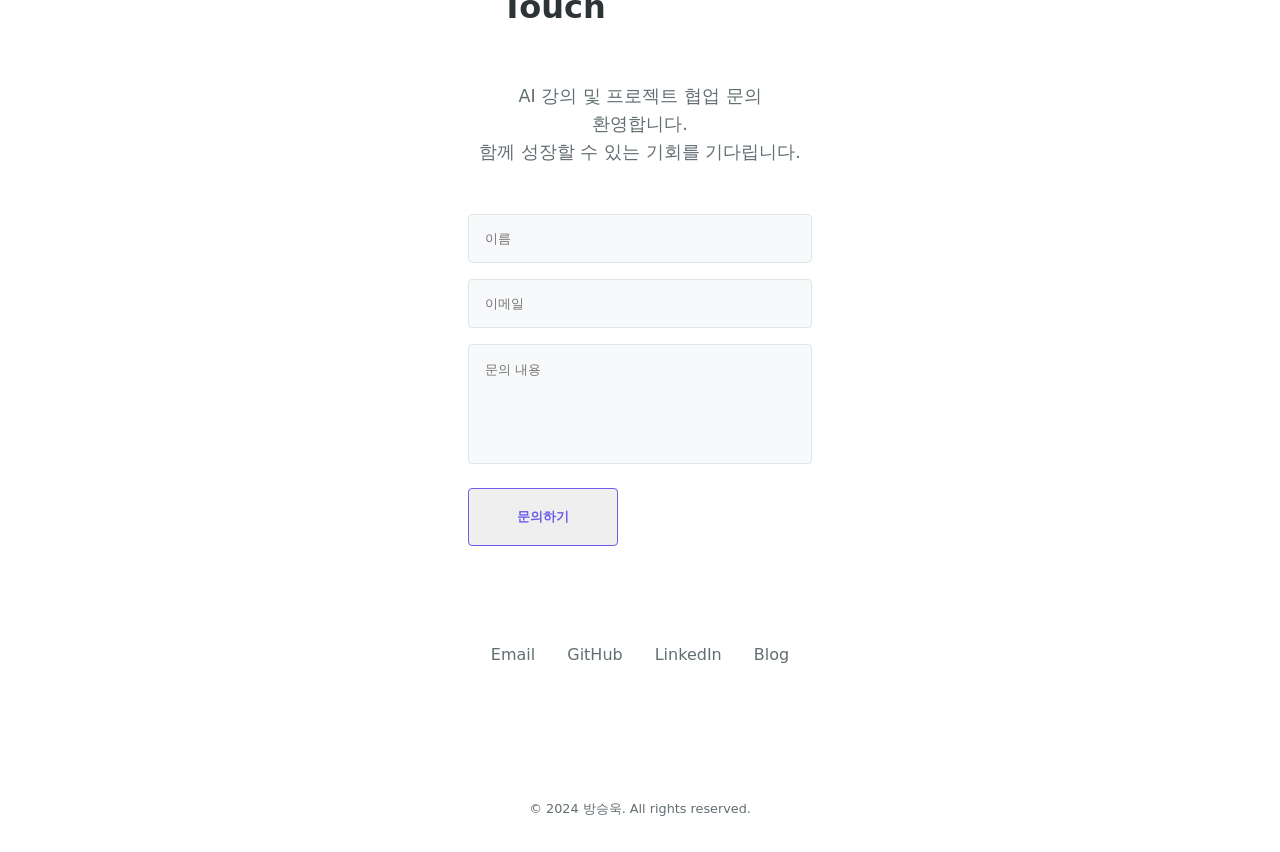
==== commit 3f7823cb: "3. Courses add images" ====
--- a/Portfolio/index.html
+++ b/Portfolio/index.html
@@ -18,7 +18,7 @@
             <li><a href="#home">Home</a></li>
             <li><a href="#about">About</a></li>
             <li><a href="#expertise">Expertise</a></li>
-            <li><a href="#courses">Courses</a></li>
+            <li><a href="#courses">Courses & Teaching</a></li>
             <li><a href="#contact">Contact</a></li>
         </ul>
         <div class="hamburger">
@@ -70,126 +70,117 @@
     <section id="expertise" class="section expertise">
         <div class="container">
             <h2 class="section-title">Expertise & Skills</h2>
-            <div class="skills-grid">
-                <div class="skill-category">
-                    <h3>AI Engineering</h3>
-                    <div class="skill-tags">
-                        <span>Python</span>
-                        <span>TensorFlow</span>
-                        <span>PyTorch</span>
-                        <span>LangChain</span>
-                        <span>LLM</span>
-                    </div>
-                </div>
-                <div class="skill-category">
-                    <h3>Data Science</h3>
-                    <div class="skill-tags">
-                        <span>Pandas</span>
-                        <span>NumPy</span>
-                        <span>Scikit-learn</span>
-                        <span>SQL</span>
-                    </div>
-                </div>
-                <div class="skill-category">
-                    <h3>Visualization</h3>
-                    <div class="skill-tags">
-                        <span>Tableau</span>
-                        <span>PowerBI</span>
-                        <span>Matplotlib</span>
-                        <span>Seaborn</span>
-                    </div>
-                </div>
-                <div class="skill-category">
-                    <h3>Tools & DevOps</h3>
-                    <div class="skill-tags">
-                        <span>Git</span>
-                        <span>Docker</span>
-                        <span>AWS</span>
-                        <span>Jupyter</span>
-                    </div>
-                </div>
-            </div>
-        </div>
-    </section>
-
-    <!-- 4. Courses & Topics -->
+            <div class="expertise-grid">
+                <div class="expertise-card">
+                    <div class="expertise-image">
+                        <img src="./images/python.png" alt="Python Icon" class="expertise-img">
+                    </div>
+                    <div class="expertise-content">
+                        <h3>Python</h3>
+                        <p>파이썬을 활용한 데이터 수집, 전처리 및 자동화 스크립트 개발</p>
+                    </div>
+                </div>
+                <div class="expertise-card">
+                    <div class="expertise-image">
+                        <img src="./images/ai.png" alt="AI Icon" class="expertise-img3">
+                    </div>
+                    <div class="expertise-content">
+                        <h3>AI</h3>
+                        <p>기초적인 AI 이론부터 머신러닝 & 딥러닝 모델 개발</p>
+                    </div>
+                </div>
+                <div class="expertise-card">
+                    <div class="expertise-image">
+                        <img src="./images/chatgptxlangchain.jpg" alt="LLM Icon" class="expertise-img2">
+                    </div>
+                    <div class="expertise-content">
+                        <h3>LLM</h3>
+                        <p>LangChain 및 OpenAI API를 활용한 생성형 AI 서비스 구축</p>
+                    </div>
+                </div>
+                <div class="expertise-card">
+                    <div class="expertise-image">
+                        <img src="./images/bi.png" alt="BI Icon" class="expertise-img4">
+                    </div>
+                    <div class="expertise-content">
+                        <h3>BI</h3>
+                        <p>Tableau/PowerBI를 활용한 대시보드 시각화 및 리포팅</p>
+                    </div>
+                </div>
+            </div>
+
+            <div class="expertise-stats">
+                <div class="stat-item">
+                    <span class="stat-number">50+</span>
+                    <span class="stat-label">강의 횟수</span>
+                </div>
+                <div class="stat-item">
+                    <span class="stat-number">1,000+</span>
+                    <span class="stat-label">수강생 수</span>
+                </div>
+                <div class="stat-item">
+                    <span class="stat-number">100%</span>
+                    <span class="stat-label">????</span>
+                </div>
+            </div>
+        </div>
+    </section>
+
+    <!-- 4. Courses -->
     <section id="courses" class="section courses">
         <div class="container">
-            <h2 class="section-title">Courses & Topics</h2>
-            <div class="projects-grid"> <!-- Reusing grid layout -->
-                <div class="project-card">
-                    <div class="project-info">
+            <h2 class="section-title">Courses & Teaching Experience</h2>
+            <div class="courses-list">
+                <div class="course-item">
+                    <div class="course-title-area">
                         <h3>생성형 AI 활용 및 서비스 개발</h3>
+                        <span class="course-tag">Best Seller</span>
+                    </div>
+                    <div class="course-desc-area">
                         <p>ChatGPT, Claude 등 LLM 활용법부터 LangChain을 이용한 나만의 AI 서비스 구축까지.</p>
-                        <span class="course-tag">Best Seller</span>
-                    </div>
-                </div>
-                <div class="project-card">
-                    <div class="project-info">
+                    </div>
+                    <div class="course-image-area">
+                        <div class="course-img-placeholder"></div>
+                    </div>
+                </div>
+                <div class="course-item">
+                    <div class="course-title-area">
                         <h3>데이터 분석 기초부터 실전까지</h3>
+                    </div>
+                    <div class="course-desc-area">
                         <p>파이썬 기초, 데이터 전처리, 시각화, 통계 분석을 통한 데이터 인사이트 도출 과정.</p>
                     </div>
-                </div>
-                <div class="project-card">
-                    <div class="project-info">
+                    <div class="course-image-area">
+                        <div class="course-img-placeholder"></div>
+                    </div>
+                </div>
+                <div class="course-item">
+                    <div class="course-title-area">
                         <h3>머신러닝 & 딥러닝 핵심 이론</h3>
+                    </div>
+                    <div class="course-desc-area">
                         <p>인공지능의 핵심 알고리즘 이해 및 실습을 통한 모델링 역량 강화.</p>
                     </div>
-                </div>
-                <div class="project-card">
-                    <div class="project-info">
+                    <div class="course-image-area">
+                        <div class="course-img-placeholder"></div>
+                    </div>
+                </div>
+                <div class="course-item">
+                    <div class="course-title-area">
                         <h3>비즈니스 데이터 시각화 (BI)</h3>
+                    </div>
+                    <div class="course-desc-area">
                         <p>Tableau/PowerBI를 활용한 대시보드 제작 및 데이터 스토리텔링.</p>
                     </div>
-                </div>
-            </div>
-        </div>
-    </section>
-
-    <!-- 5. Teaching Experience -->
-    <section id="experience" class="section experience">
-        <div class="container">
-            <h2 class="section-title">Teaching Experience</h2>
-
-            <!-- Logo Wall Placeholder -->
-            <div class="logo-wall">
-                <div class="logo-item">Samsung</div>
-                <div class="logo-item">LG</div>
-                <div class="logo-item">SK</div>
-                <div class="logo-item">Naver</div>
-                <div class="logo-item">Kakao</div>
-                <div class="logo-item">University A</div>
-                <div class="logo-item">University B</div>
-                <div class="logo-item">Institute C</div>
-            </div>
-
-            <div class="timeline">
-                <div class="timeline-item">
-                    <div class="timeline-date">2024.12</div>
-                    <div class="timeline-content">
-                        <h3>OO기업 신입사원 DX 교육</h3>
-                        <p>데이터 리터러시 및 생성형 AI 활용 특강</p>
-                    </div>
-                </div>
-                <div class="timeline-item">
-                    <div class="timeline-date">2024.08</div>
-                    <div class="timeline-content">
-                        <h3>XX대학교 AI 부트캠프</h3>
-                        <p>파이썬 기반 딥러닝 프로젝트 과정 운영</p>
-                    </div>
-                </div>
-                <div class="timeline-item">
-                    <div class="timeline-date">2024.03</div>
-                    <div class="timeline-content">
-                        <h3>스타트업 데이터 컨설팅</h3>
-                        <p>데이터 파이프라인 구축 자문 및 사내 교육</p>
-                    </div>
-                </div>
-            </div>
-        </div>
-    </section>
-
-    <!-- 6. Media & Publications -->
+                    <div class="course-image-area">
+                        <div class="course-img-placeholder"></div>
+                    </div>
+                </div>
+            </div>
+        </div>
+    </section>
+
+    <!-- 5. Media & Publications -->
     <section id="media" class="section media">
         <div class="container">
             <h2 class="section-title">Media & Publications</h2>
@@ -214,7 +205,7 @@
         </div>
     </section>
 
-    <!-- 7. Testimonials -->
+    <!-- 6. Testimonials -->
     <section id="testimonials" class="section testimonials">
         <div class="container">
             <h2 class="section-title">Testimonials</h2>
@@ -244,7 +235,7 @@
         </div>
     </section>
 
-    <!-- 8. Contact / CTA -->
+    <!-- 7. Contact / CTA -->
     <section id="contact" class="section contact">
         <div class="container">
             <h2 class="section-title">Get In Touch</h2>
--- a/Portfolio/style.css
+++ b/Portfolio/style.css
@@ -260,48 +260,205 @@
 }
 
 /* Expertise */
-.skills-grid {
+.expertise-grid {
     display: grid;
-    grid-template-columns: repeat(auto-fit, minmax(250px, 1fr));
+    grid-template-columns: repeat(2, 1fr);
     gap: 2rem;
 }
 
-.skill-category h3 {
+.expertise-card {
+    background-color: var(--card-bg);
+    border-radius: 12px;
+    overflow: hidden;
+    box-shadow: 0 4px 6px rgba(0, 0, 0, 0.05);
+    transition: var(--transition);
+    border: 1px solid rgba(0, 0, 0, 0.02);
+}
+
+.expertise-card:hover {
+    transform: translateY(-5px);
+    box-shadow: 0 10px 20px rgba(108, 92, 231, 0.1);
+}
+
+.expertise-image {
+    width: 100%;
+    height: 200px;
+    background-color: #ffffff;
+    /* background-color: #dfe6e9; */
+}
+
+.expertise-img {
+    width: 180px;
+    height: 200px;
+    object-fit: contain;
+    display: block;
+    margin: 0 auto;
+}
+
+.expertise-img2 {
+    width: 320px;
+    height: 220px;
+    object-fit: contain;
+    display: block;
+    margin: 0 auto;
+}
+
+.expertise-img3 {
+    width: 320px;
+    height: 220px;
+    object-fit: contain;
+    display: block;
+    margin: 0 auto;
+}
+
+.expertise-img4 {
+    width: 300px;
+    height: 210px;
+    object-fit: contain;
+    display: block;
+    margin: 0 auto;
+}
+
+.expertise-img-placeholder {
+    width: 100%;
+    height: 100%;
+    background-image: linear-gradient(45deg, #dfe6e9 25%, #f1f2f6 25%, #f1f2f6 50%, #dfe6e9 50%, #dfe6e9 75%, #f1f2f6 75%, #f1f2f6 100%);
+    background-size: 20px 20px;
+}
+
+.expertise-content {
+    padding: 1.5rem;
+}
+
+.expertise-content h3 {
+    font-size: 1.3rem;
+    margin-bottom: 0.5rem;
+    color: var(--text-color);
+}
+
+.expertise-content p {
+    color: var(--secondary-color);
+    font-size: 0.95rem;
+    line-height: 1.5;
+}
+
+.expertise-stats {
+    display: flex;
+    justify-content: space-between;
+    margin-top: 4rem;
+    padding-top: 3rem;
+    border-top: 1px solid rgba(0, 0, 0, 0.05);
+}
+
+.stat-item {
+    text-align: center;
+    flex: 1;
+}
+
+.stat-number {
+    display: block;
+    font-size: 2.5rem;
+    font-weight: 700;
+    color: var(--accent-color);
+    margin-bottom: 0.5rem;
+}
+
+.stat-label {
+    font-size: 1.1rem;
+    color: var(--secondary-color);
+    font-weight: 500;
+}
+
+/* Courses */
+.courses-list {
+    display: flex;
+    flex-direction: column;
+    gap: 5rem;
+}
+
+#courses .section-title {
+    margin-bottom: 1.5rem;
+}
+
+.course-item {
+    display: flex;
+    justify-content: space-between;
+    align-items: center;
+    padding: 3rem 0;
+    /* Increase vertical spacing */
+    flex-direction: column;
+    /* Stack elements vertically */
+    align-items: flex-start;
+    /* Align left */
+    gap: 2rem;
+}
+
+.course-item:last-child {
+    border-bottom: none;
+}
+
+.course-item:hover {
+    transform: translateX(10px);
+    /* Slide right instead of lift */
+    box-shadow: none;
+    border-color: rgba(0, 0, 0, 0.05);
+    /* Keep border color */
+    background-color: transparent;
+}
+
+.course-item:hover .course-title-area h3 {
+    color: var(--accent-color);
+    /* Highlight title on hover */
+}
+
+.course-title-area {
+    width: 100%;
+    flex: none;
+    padding-right: 0;
+}
+
+.course-title-area h3 {
     font-size: 1.2rem;
-    margin-bottom: 1rem;
+    /* Slightly larger for list view */
     color: var(--text-color);
-    border-bottom: 2px solid var(--accent-color);
-    display: inline-block;
-    padding-bottom: 0.3rem;
-}
-
-.skill-tags {
-    display: flex;
-    flex-wrap: wrap;
-    gap: 0.5rem;
-}
-
-.skill-tags span {
-    background-color: var(--card-bg);
-    padding: 0.5rem 1rem;
-    border-radius: 20px;
+    margin-bottom: 0.5rem;
+    font-weight: 600;
+    /* Modern semi-bold */
+    letter-spacing: -0.5px;
+    /* Tighten tracking for modern look */
+    transition: var(--transition);
+}
+
+.course-desc-area {
+    width: 100%;
+    flex: none;
+    padding-right: 0;
+}
+
+.course-desc-area p {
+    color: var(--secondary-color);
+    margin: 0;
     font-size: 0.9rem;
-    color: var(--secondary-color);
-    border: 1px solid rgba(0, 0, 0, 0.05);
-    transition: var(--transition);
-}
-
-.skill-tags span:hover {
-    background-color: var(--accent-color);
-    color: white;
-    transform: translateY(-2px);
-}
-
-/* Projects */
-.projects-grid {
-    display: grid;
-    grid-template-columns: repeat(auto-fit, minmax(300px, 1fr));
-    gap: 2rem;
+    line-height: 1.6;
+}
+
+.course-image-area {
+    width: 100%;
+    margin-top: 2rem;
+}
+
+.course-img-placeholder {
+    width: 100%;
+    height: 200px;
+    /* Larger image area */
+    background-color: #dfe6e9;
+    border-radius: 12px;
+    background-image: linear-gradient(45deg, #dfe6e9 25%, #f1f2f6 25%, #f1f2f6 50%, #dfe6e9 50%, #dfe6e9 75%, #f1f2f6 75%, #f1f2f6 100%);
+    background-size: 20px 20px;
+    /* Blurred edges effect */
+    box-shadow: inset 0 0 20px 10px #ffffff;
+    mask-image: linear-gradient(to bottom, black 80%, transparent 100%);
+    -webkit-mask-image: linear-gradient(to bottom, black 80%, transparent 100%);
 }
 
 .project-card {
@@ -353,76 +510,7 @@
     text-transform: uppercase;
 }
 
-/* Teaching Experience */
-.logo-wall {
-    display: flex;
-    flex-wrap: wrap;
-    justify-content: center;
-    gap: 2rem;
-    margin-bottom: 4rem;
-    opacity: 0.7;
-}
-
-.logo-item {
-    font-size: 1.2rem;
-    font-weight: 700;
-    color: var(--secondary-color);
-    padding: 1rem;
-    border: 1px dashed #b2bec3;
-    /* Placeholder for actual logos */
-    border-radius: 8px;
-}
-
-.timeline {
-    position: relative;
-    max-width: 800px;
-    margin: 0 auto;
-}
-
-.timeline::after {
-    content: '';
-    position: absolute;
-    width: 2px;
-    background-color: var(--accent-color);
-    top: 0;
-    bottom: 0;
-    left: 20px;
-    /* Adjust for mobile */
-}
-
-.timeline-item {
-    position: relative;
-    margin-bottom: 3rem;
-    padding-left: 60px;
-}
-
-.timeline-date {
-    font-weight: 700;
-    color: var(--accent-color);
-    margin-bottom: 0.5rem;
-}
-
-.timeline-content h3 {
-    font-size: 1.2rem;
-    margin-bottom: 0.5rem;
-}
-
-.timeline-content p {
-    color: var(--secondary-color);
-}
-
-.timeline-item::before {
-    content: '';
-    position: absolute;
-    left: 11px;
-    top: 5px;
-    width: 20px;
-    height: 20px;
-    border-radius: 50%;
-    background-color: white;
-    border: 4px solid var(--accent-color);
-    z-index: 1;
-}
+
 
 /* Media */
 .media-grid {
@@ -620,4 +708,32 @@
     .about-content {
         grid-template-columns: 1fr;
     }
+
+    .course-item {
+        flex-direction: column;
+        align-items: flex-start;
+        gap: 1rem;
+    }
+
+    .course-title-area,
+    .course-desc-area,
+    .course-image-area {
+        width: 100%;
+        padding-right: 0;
+        flex: none;
+    }
+
+    .course-img-placeholder {
+        width: 100%;
+        height: 150px;
+    }
+
+    .expertise-grid {
+        grid-template-columns: 1fr;
+    }
+
+    .expertise-stats {
+        flex-direction: column;
+        gap: 2rem;
+    }
 }
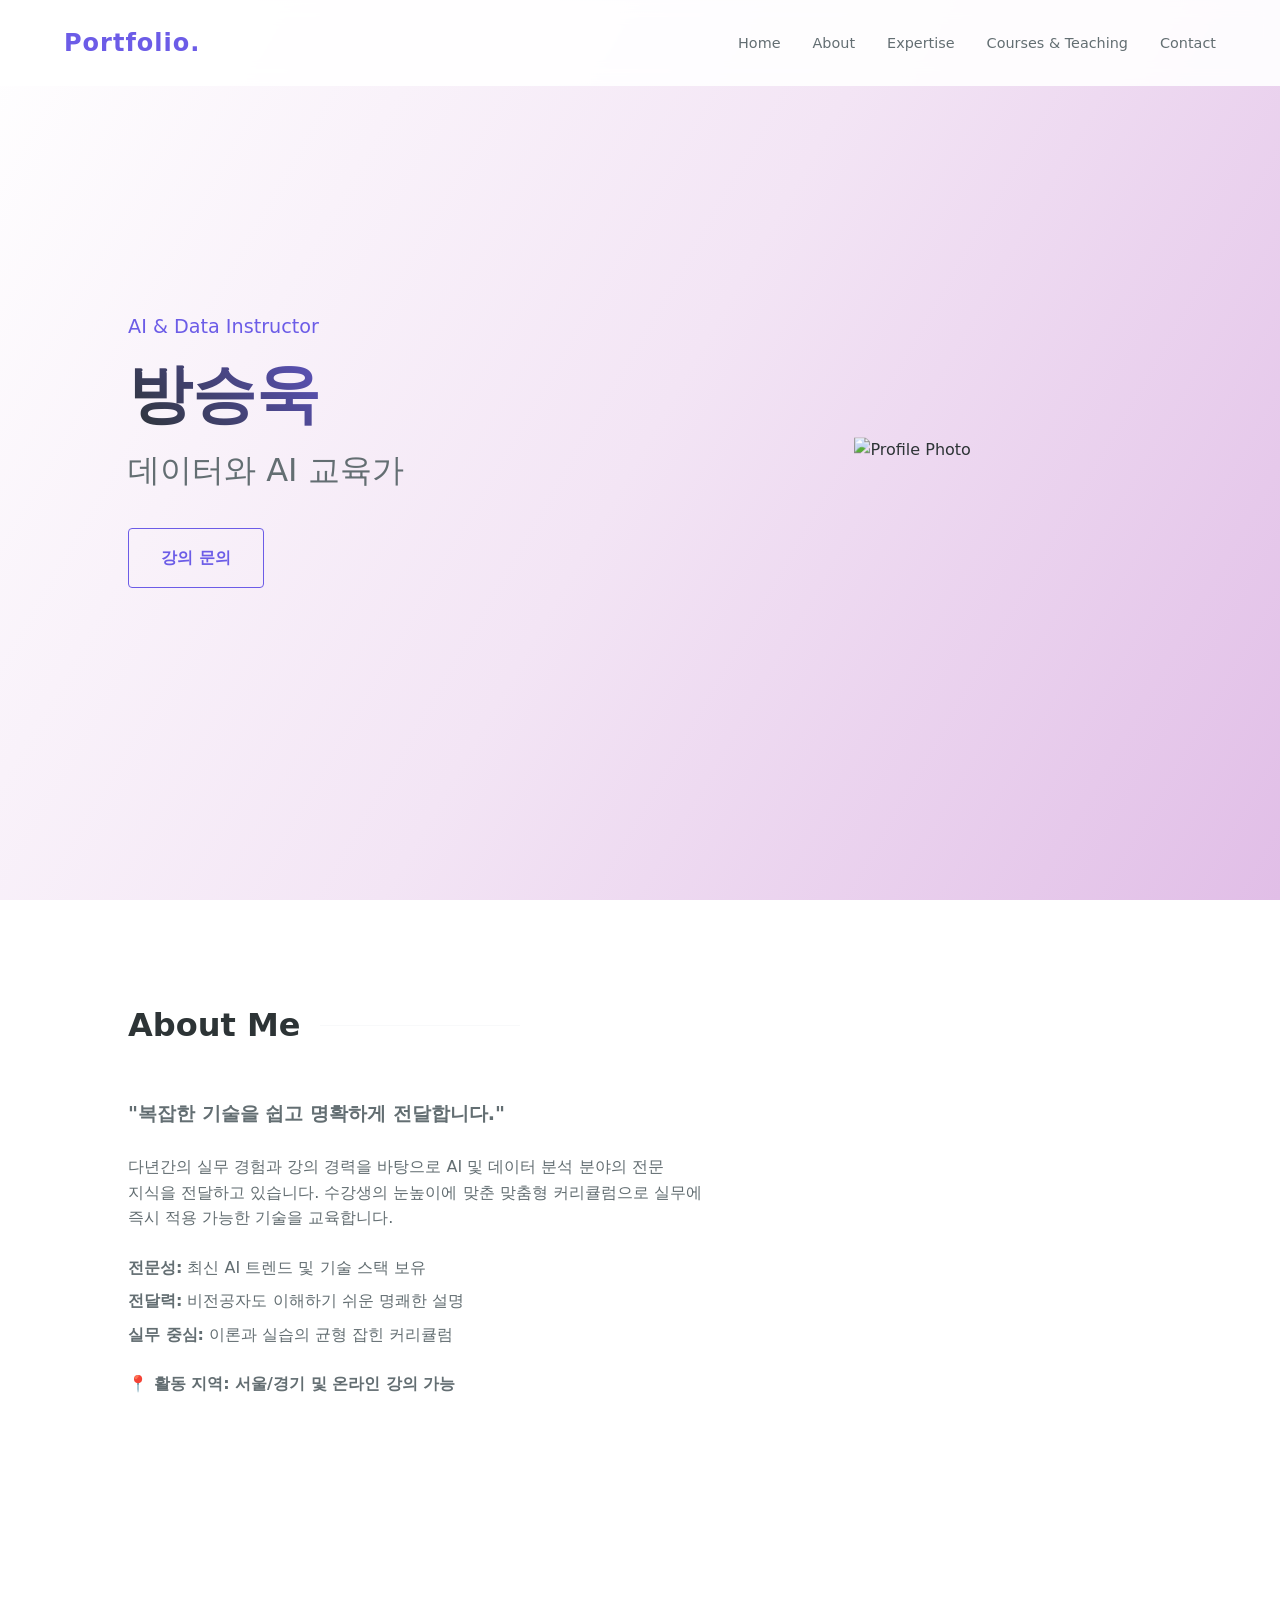
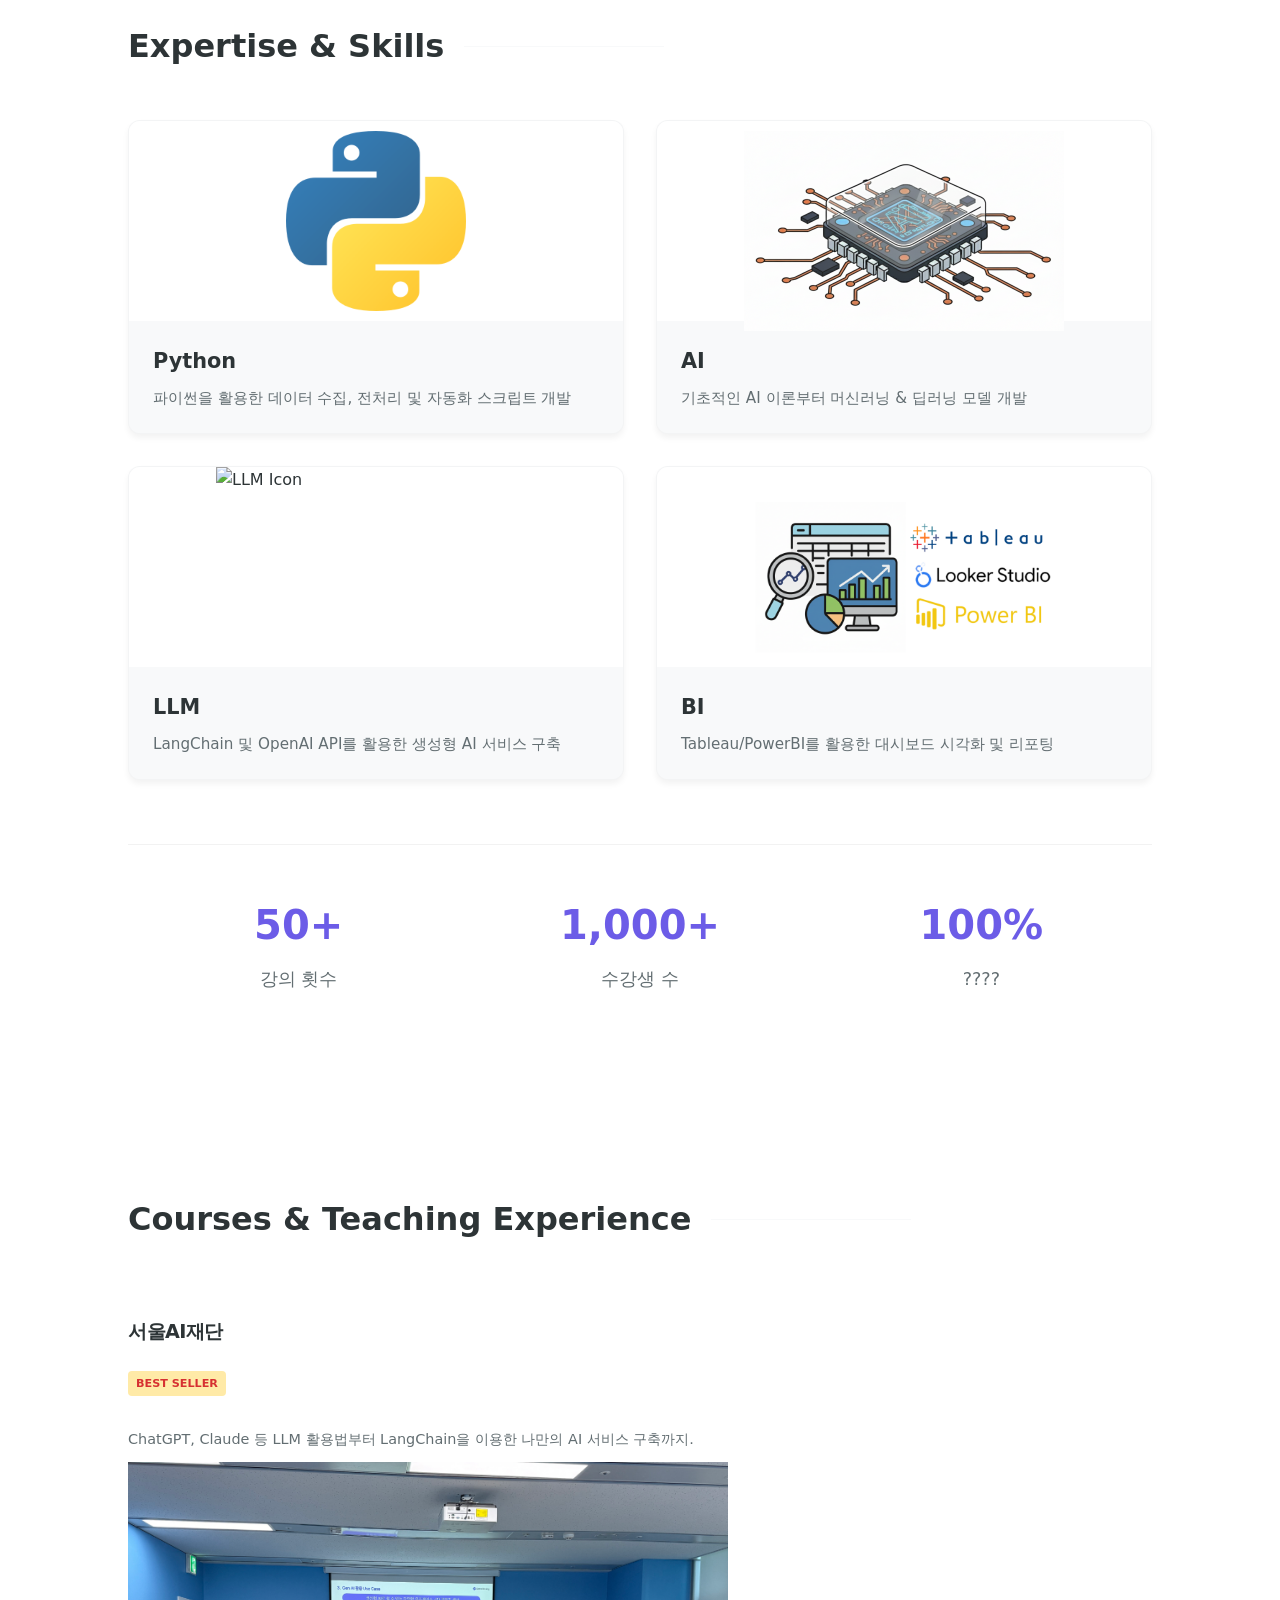
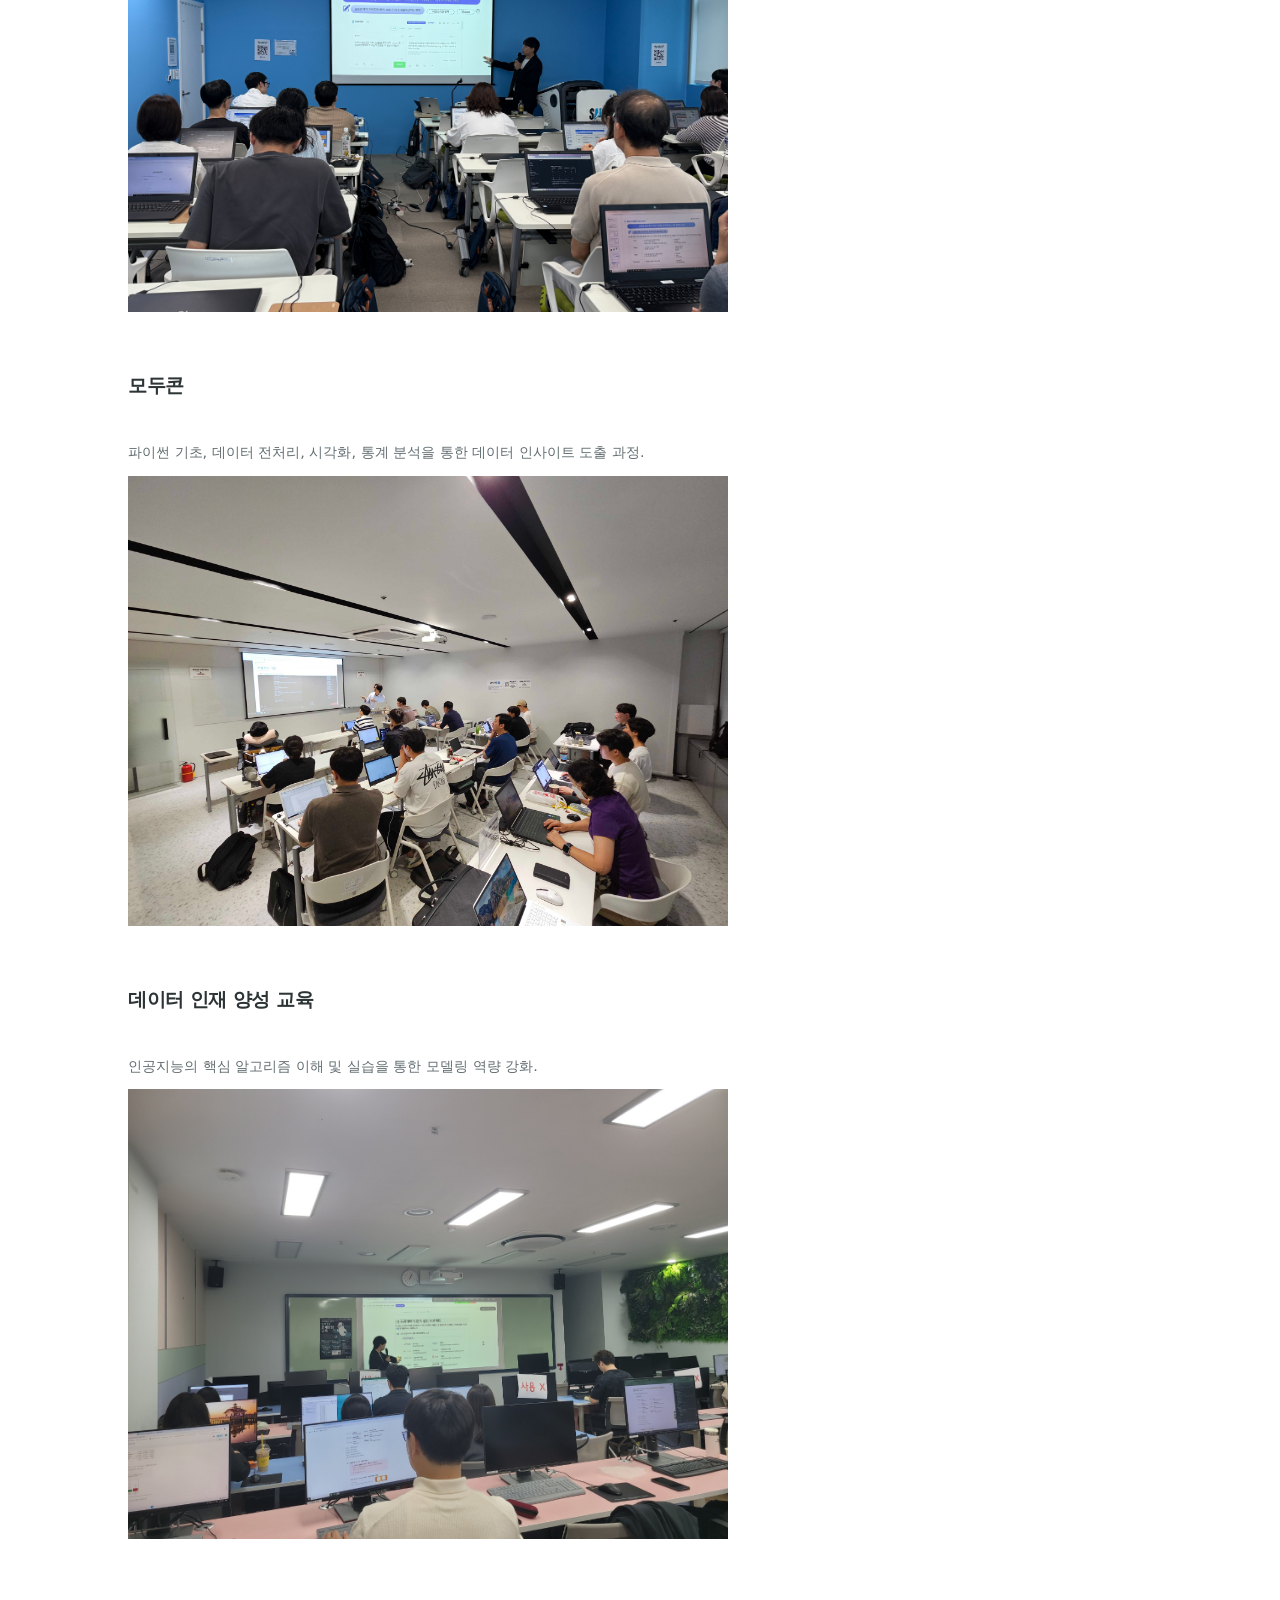
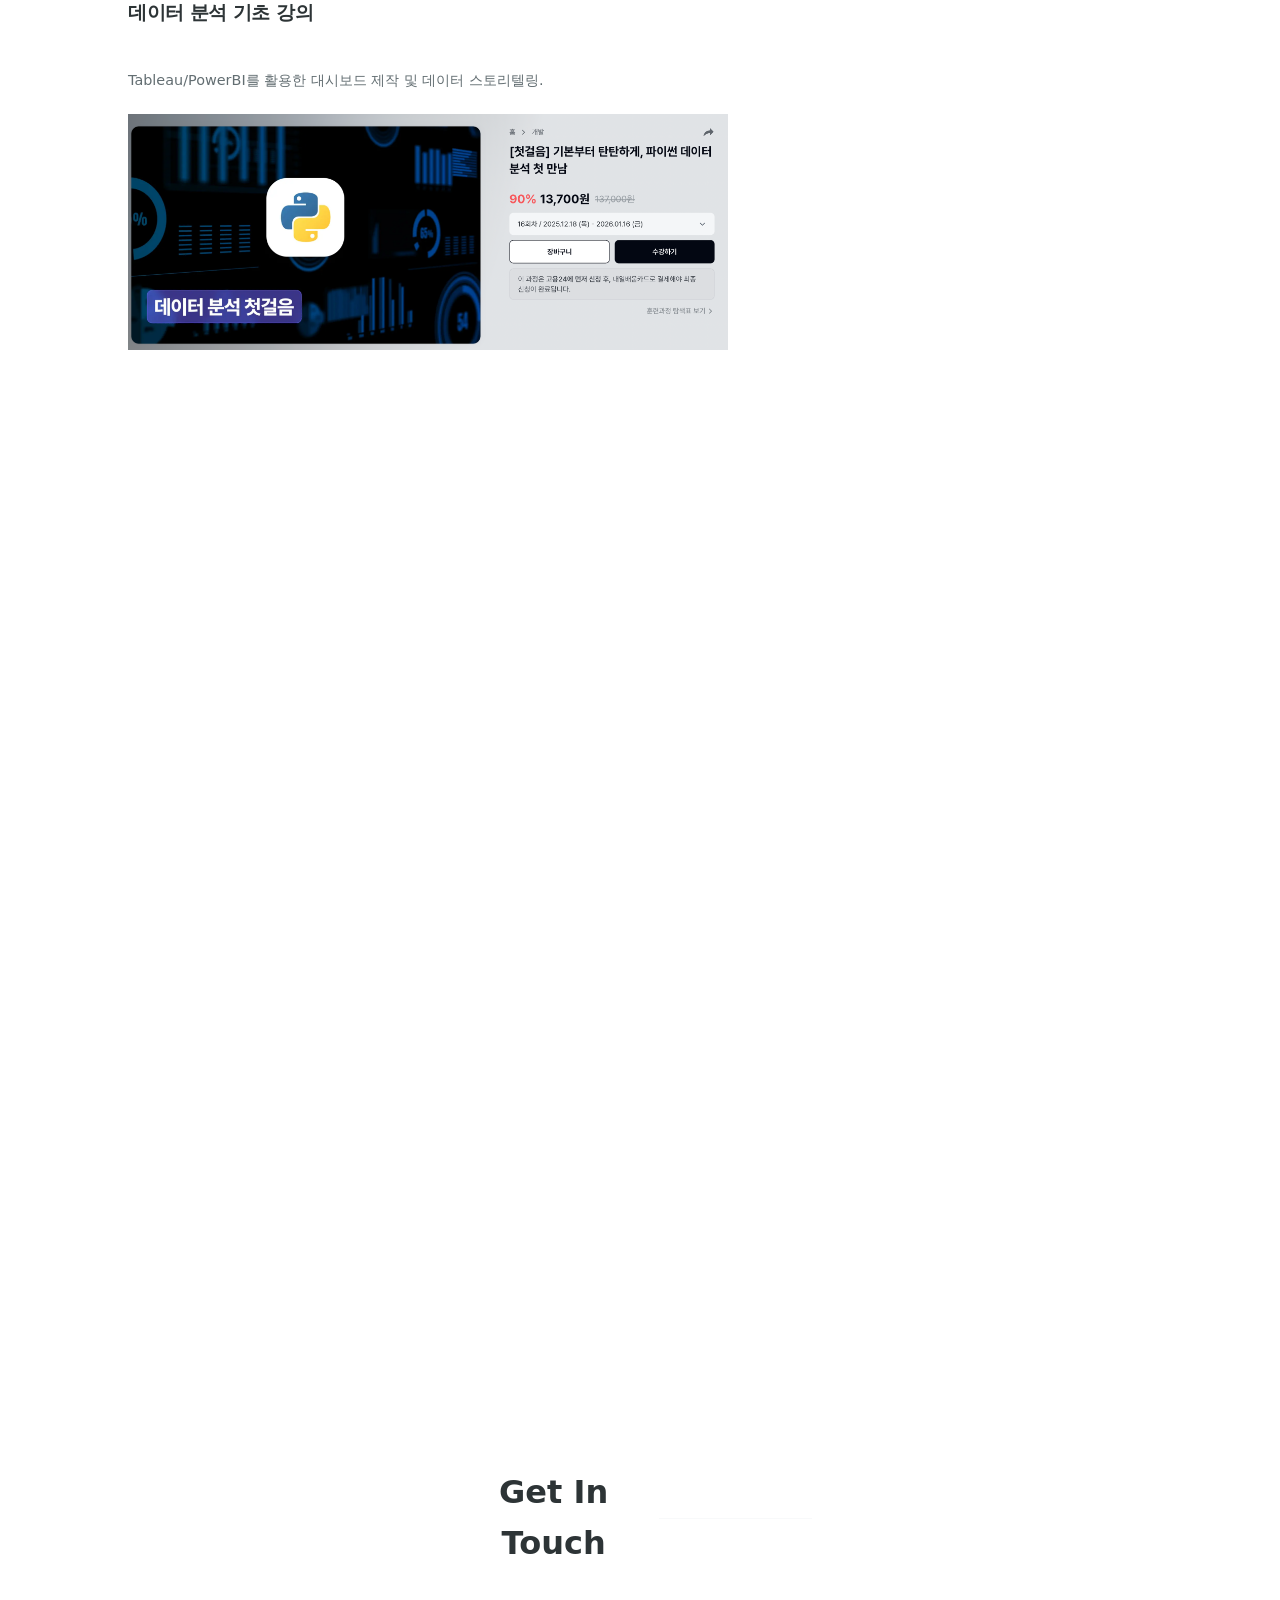
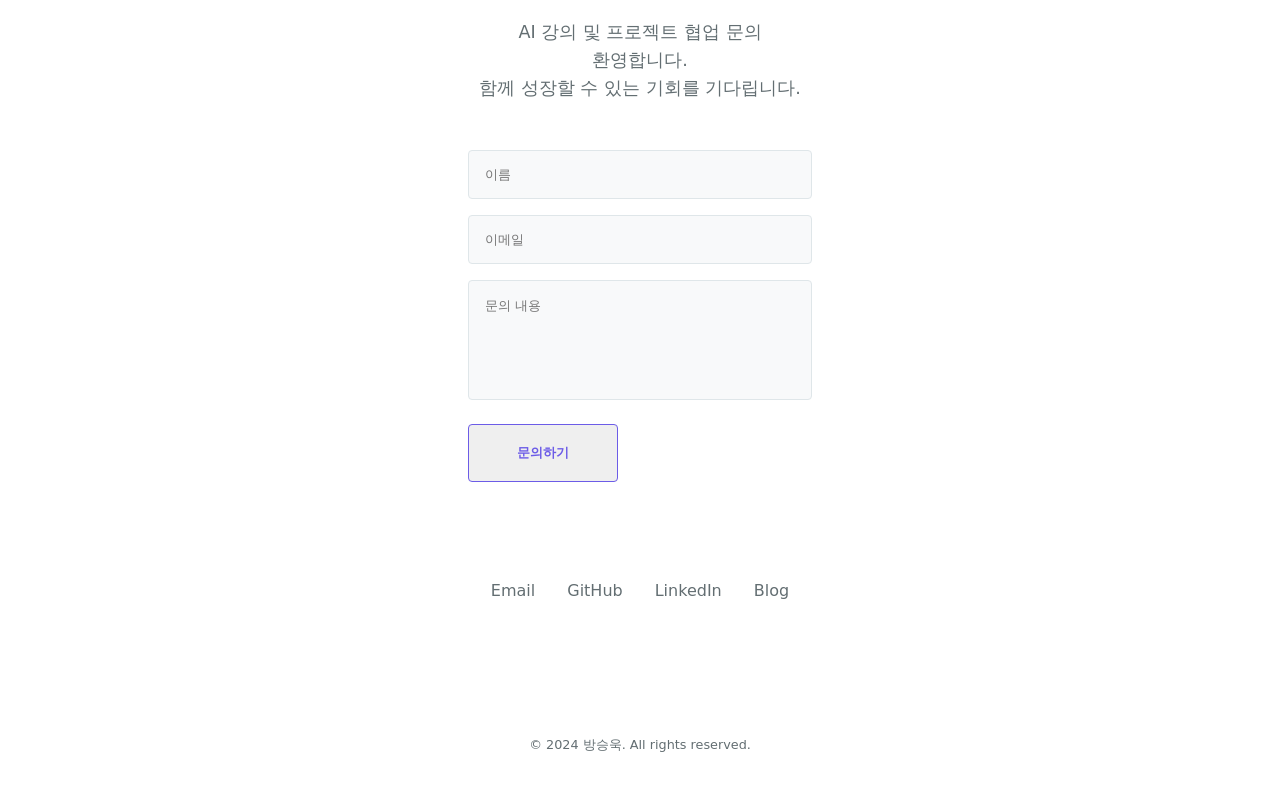
==== commit 4ee06024: "add 4. courses images" ====
--- a/Portfolio/index.html
+++ b/Portfolio/index.html
@@ -133,47 +133,47 @@
             <div class="courses-list">
                 <div class="course-item">
                     <div class="course-title-area">
-                        <h3>생성형 AI 활용 및 서비스 개발</h3>
+                        <h3>서울AI재단</h3>
                         <span class="course-tag">Best Seller</span>
                     </div>
                     <div class="course-desc-area">
                         <p>ChatGPT, Claude 등 LLM 활용법부터 LangChain을 이용한 나만의 AI 서비스 구축까지.</p>
                     </div>
                     <div class="course-image-area">
-                        <div class="course-img-placeholder"></div>
-                    </div>
-                </div>
-                <div class="course-item">
-                    <div class="course-title-area">
-                        <h3>데이터 분석 기초부터 실전까지</h3>
+                        <img src="./images/course1_seoulAI.JPG" alt="seoulAI" class="course-img1">
+                    </div>
+                </div>
+                <div class="course-item">
+                    <div class="course-title-area">
+                        <h3>모두콘</h3>
                     </div>
                     <div class="course-desc-area">
                         <p>파이썬 기초, 데이터 전처리, 시각화, 통계 분석을 통한 데이터 인사이트 도출 과정.</p>
                     </div>
                     <div class="course-image-area">
-                        <div class="course-img-placeholder"></div>
-                    </div>
-                </div>
-                <div class="course-item">
-                    <div class="course-title-area">
-                        <h3>머신러닝 & 딥러닝 핵심 이론</h3>
+                        <img src="./images/course2_modu.JPG" alt="moduhaeu" class="course-img2">
+                    </div>
+                </div>
+                <div class="course-item">
+                    <div class="course-title-area">
+                        <h3>데이터 인재 양성 교육</h3>
                     </div>
                     <div class="course-desc-area">
                         <p>인공지능의 핵심 알고리즘 이해 및 실습을 통한 모델링 역량 강화.</p>
                     </div>
                     <div class="course-image-area">
-                        <div class="course-img-placeholder"></div>
-                    </div>
-                </div>
-                <div class="course-item">
-                    <div class="course-title-area">
-                        <h3>비즈니스 데이터 시각화 (BI)</h3>
+                        <img src="./images/course3_busan.jpeg" alt="busan" class="course-img3">
+                    </div>
+                </div>
+                <div class="course-item">
+                    <div class="course-title-area">
+                        <h3>데이터 분석 기초 강의</h3>
                     </div>
                     <div class="course-desc-area">
                         <p>Tableau/PowerBI를 활용한 대시보드 제작 및 데이터 스토리텔링.</p>
                     </div>
-                    <div class="course-image-area">
-                        <div class="course-img-placeholder"></div>
+                    <div class="course-image-area4">
+                        <img src="./images/course4_DA.png" alt="DA" class="course-img4">
                     </div>
                 </div>
             </div>
--- a/Portfolio/style.css
+++ b/Portfolio/style.css
@@ -444,7 +444,55 @@
 
 .course-image-area {
     width: 100%;
-    margin-top: 2rem;
+    margin-top: -6rem;
+    margin-bottom: -12rem;
+}
+
+.course-image-area4 {
+    width: 100%;
+    margin-top: -12rem;
+    margin-bottom: -30rem;
+}
+
+
+.course-img1 {
+    width: 600px;
+    height: 600px;
+    object-fit: contain;
+    display: block;
+    margin-left: 0;
+    margin-right: auto;
+    /* 왼쪽 정렬 확정 */
+}
+
+.course-img2 {
+    width: 600px;
+    height: 600px;
+    object-fit: contain;
+    display: block;
+    margin-left: 0;
+    margin-right: auto;
+    /* 왼쪽 정렬 확정 */
+}
+
+.course-img3 {
+    width: 600px;
+    height: 600px;
+    object-fit: contain;
+    display: block;
+    margin-left: 0;
+    margin-right: auto;
+    /* 왼쪽 정렬 확정 */
+}
+
+.course-img4 {
+    width: 600px;
+    height: 600px;
+    object-fit: contain;
+    display: block;
+    margin-left: 0;
+    margin-right: auto;
+    /* 왼쪽 정렬 확정 */
 }
 
 .course-img-placeholder {
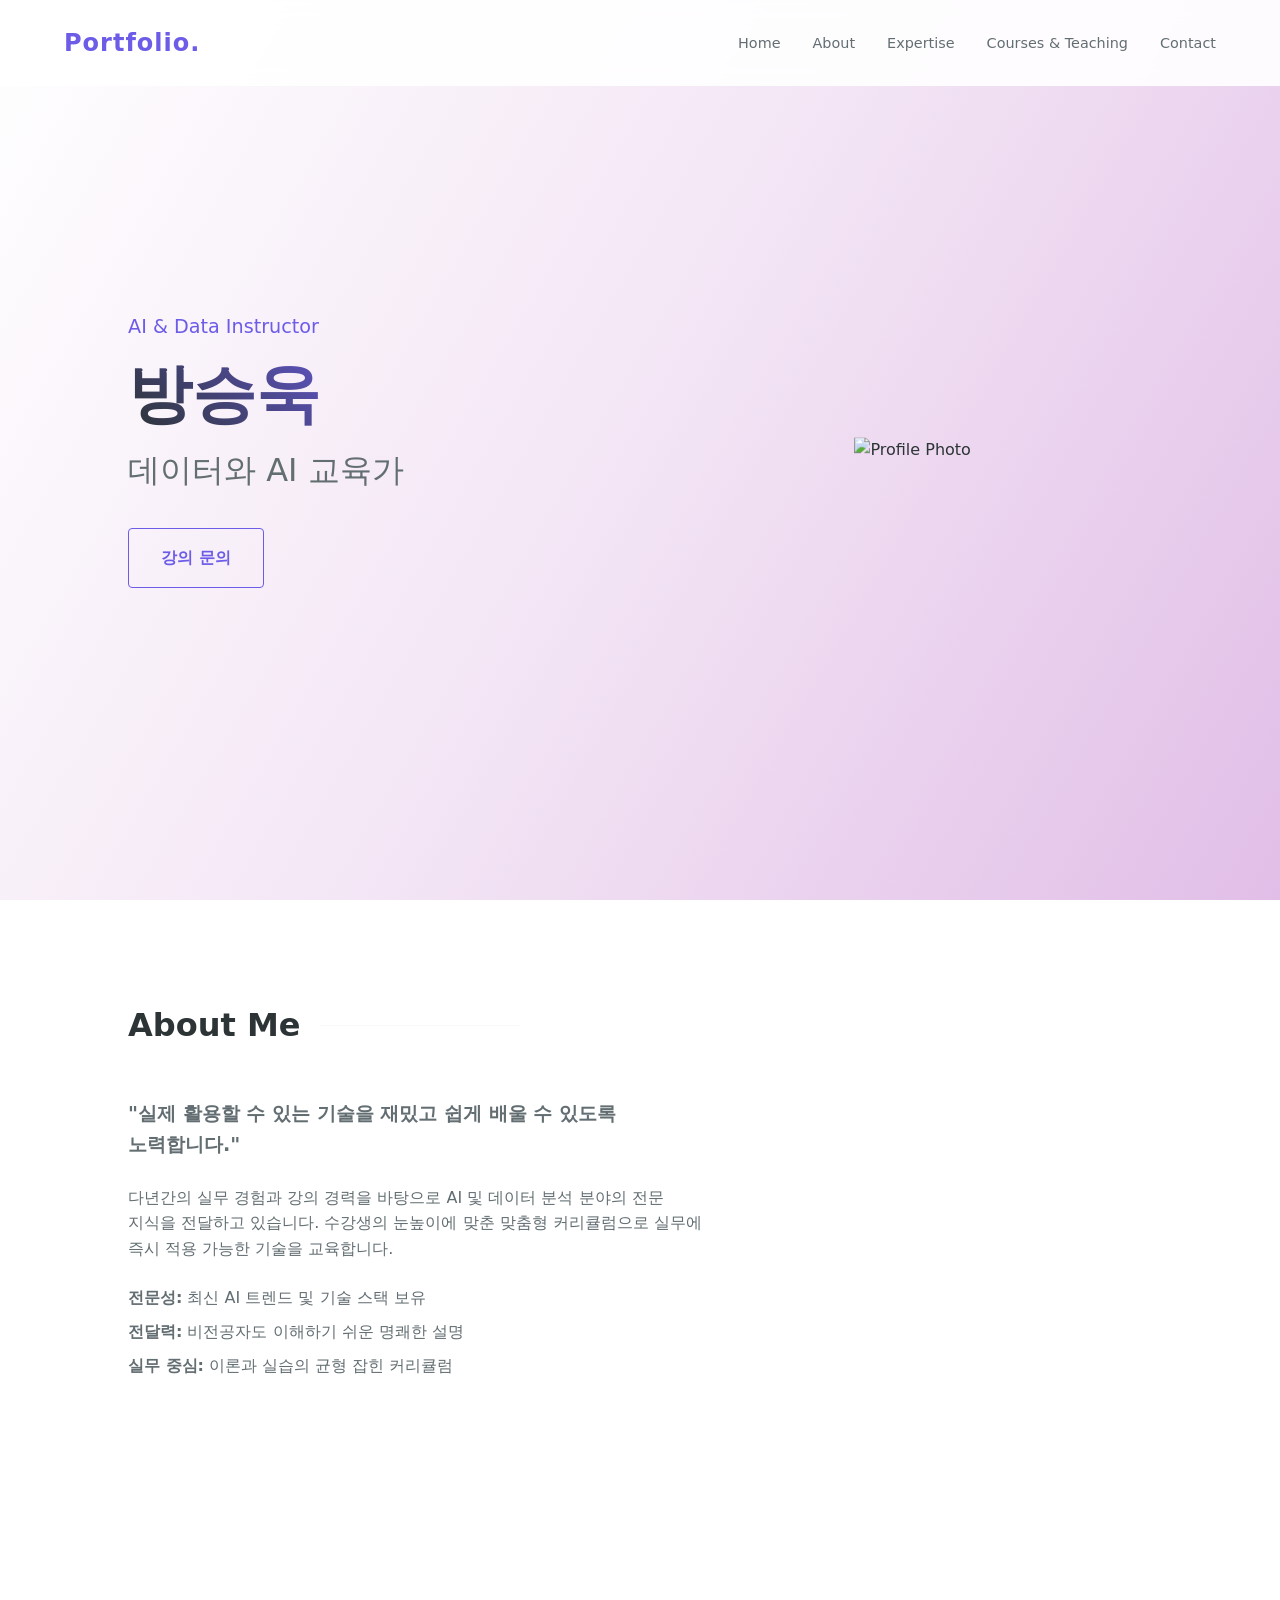
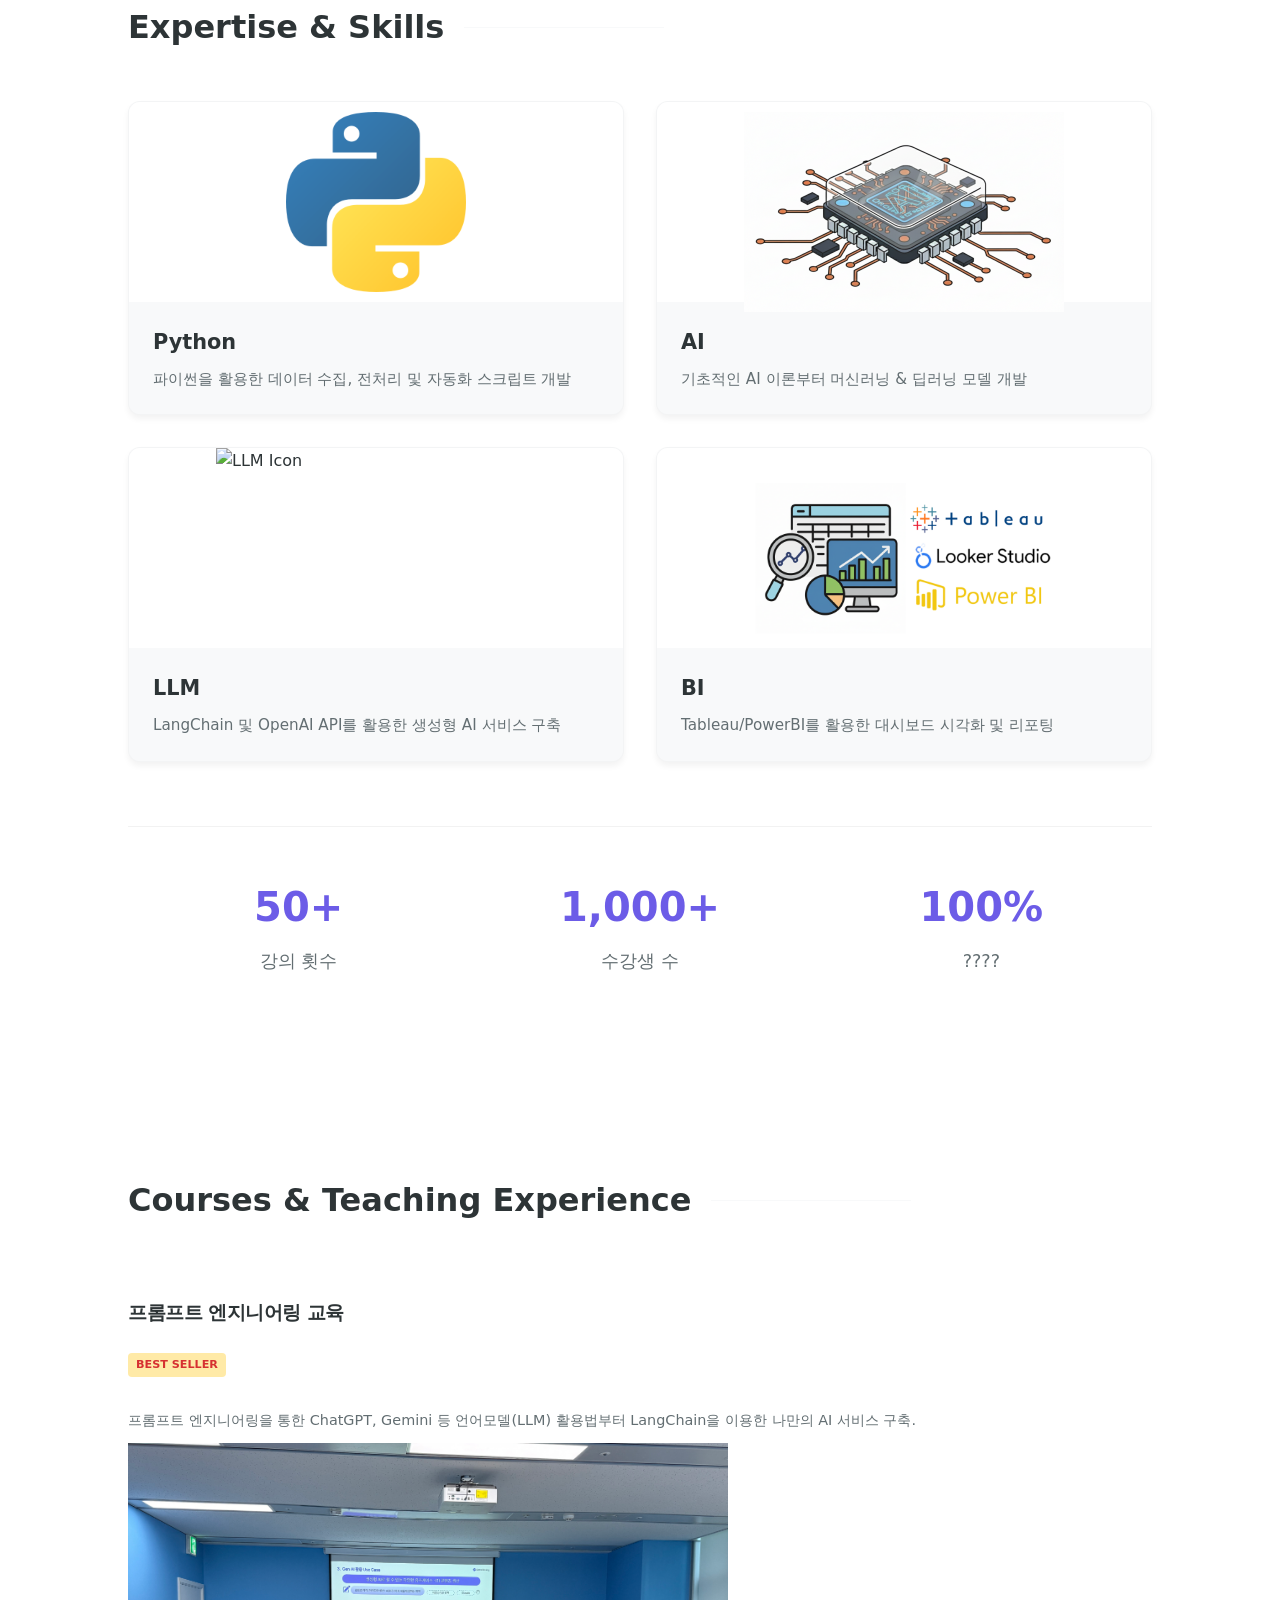
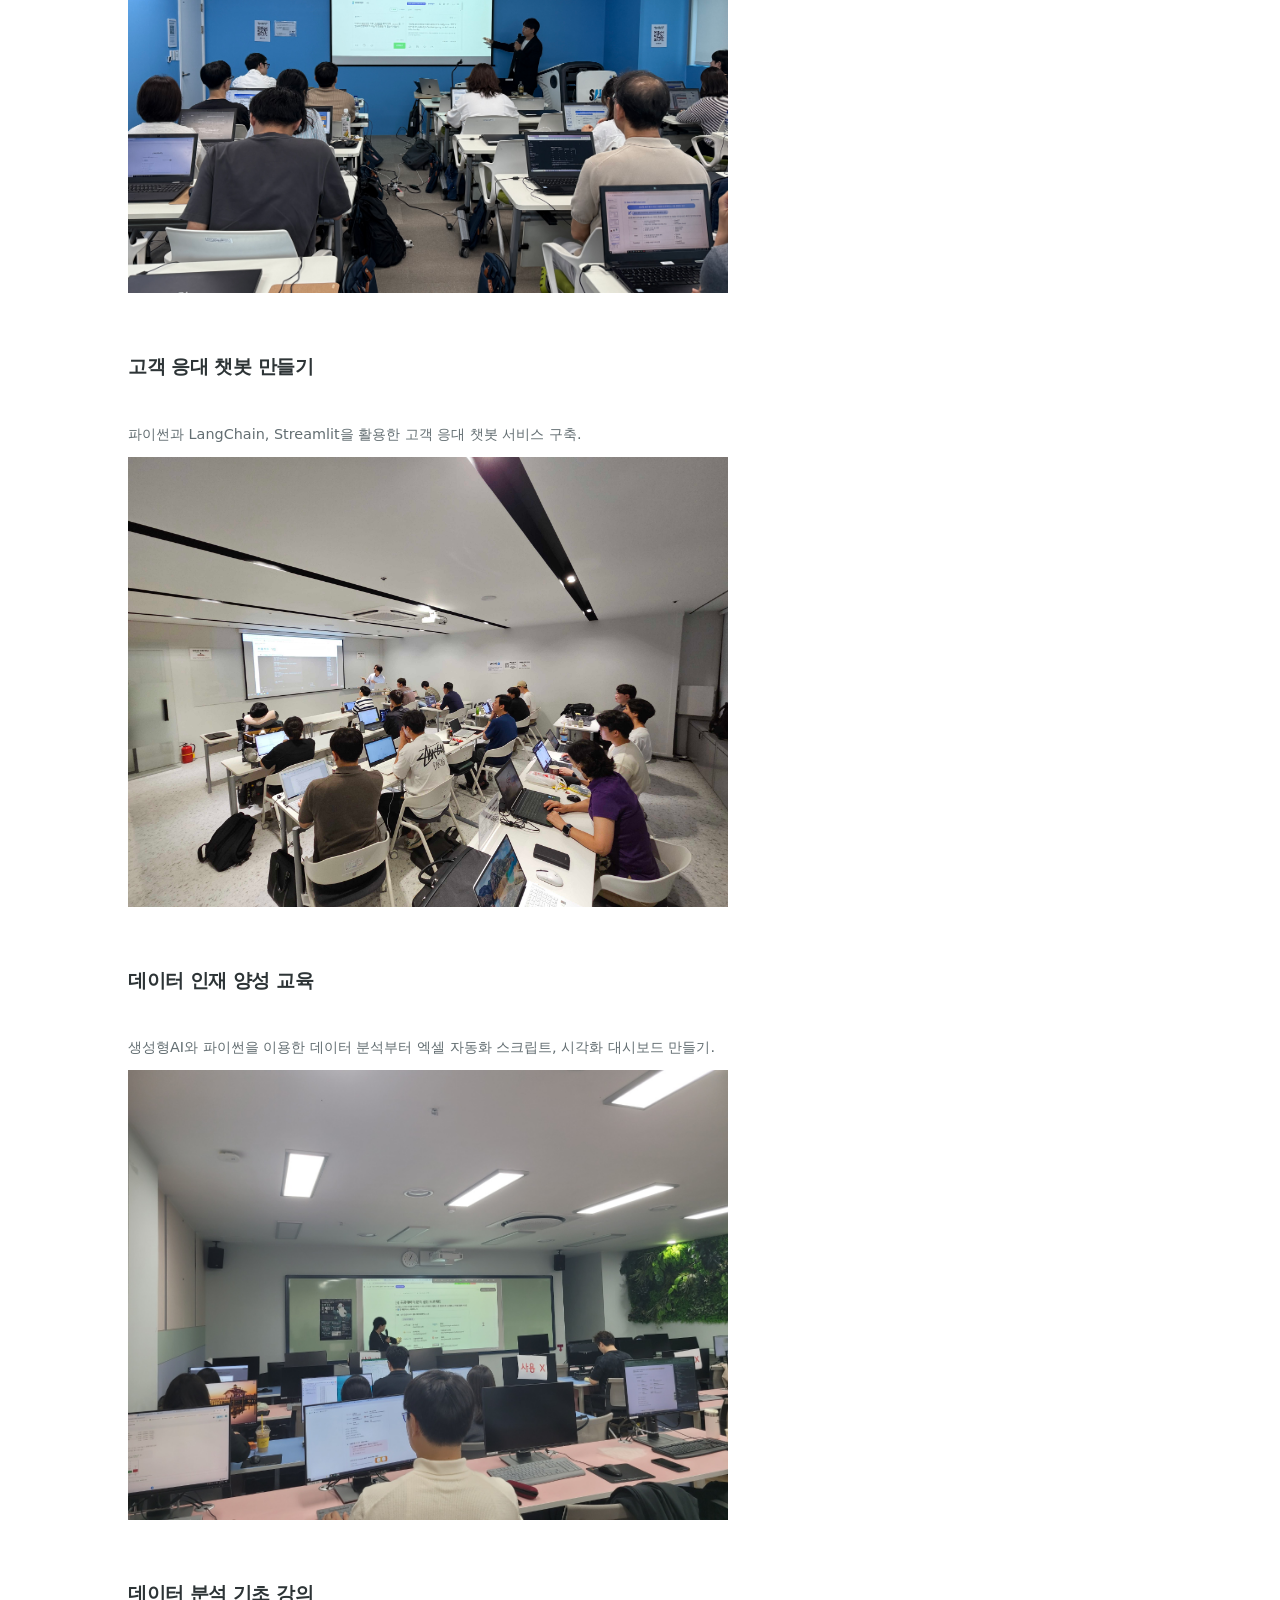
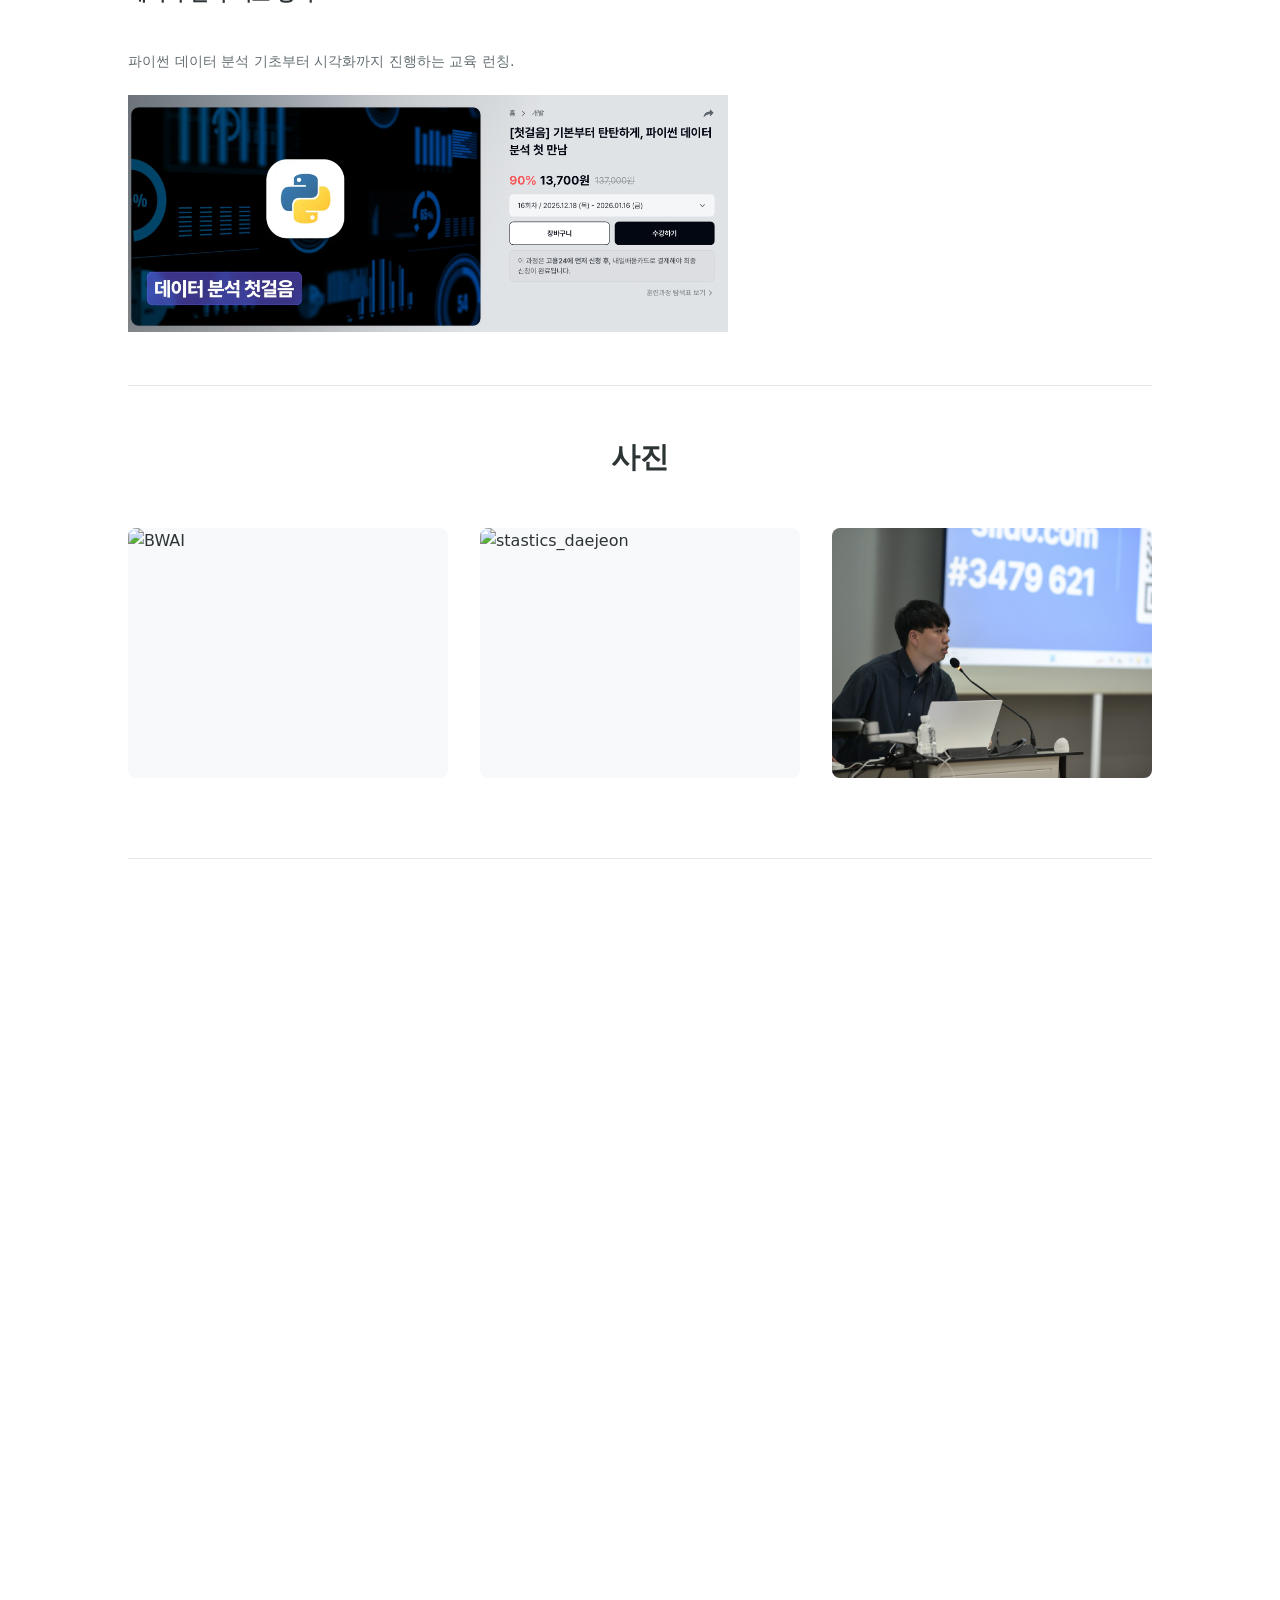
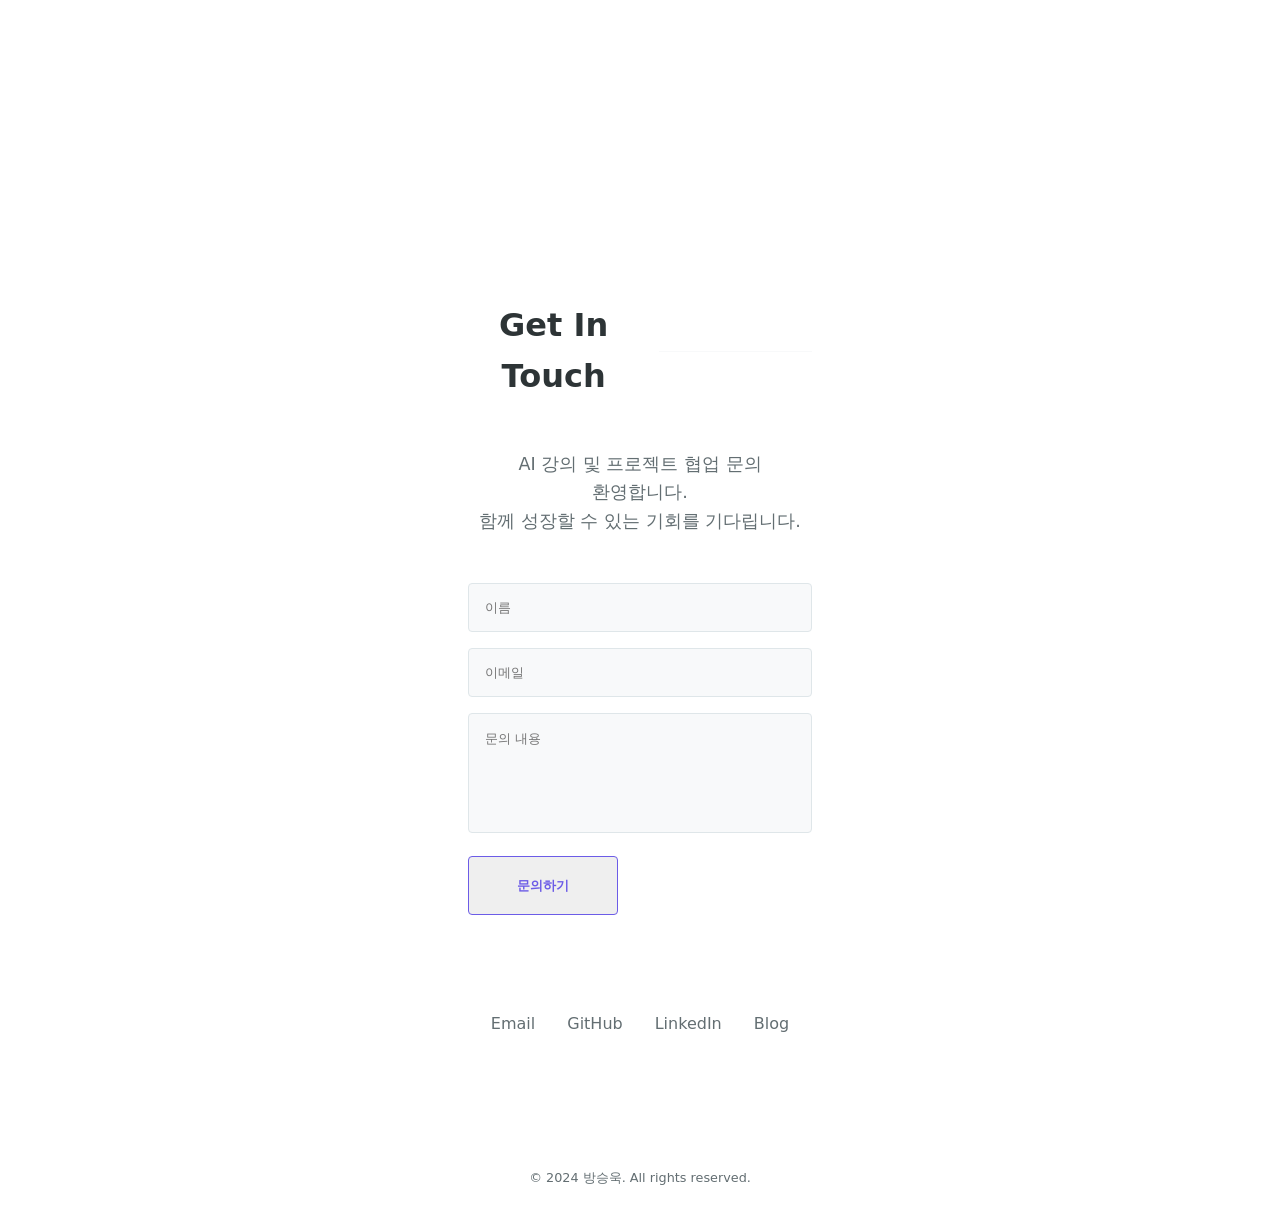
==== commit e9ea75ed: "modified html and css" ====
--- a/Portfolio/index.html
+++ b/Portfolio/index.html
@@ -52,7 +52,7 @@
             <h2 class="section-title">About Me</h2>
             <div class="about-content">
                 <div class="about-text">
-                    <p class="highlight">"복잡한 기술을 쉽고 명확하게 전달합니다."</p>
+                    <p class="highlight">"실제 활용할 수 있는 기술을 재밌고 쉽게 배울 수 있도록 노력합니다."</p>
                     <p>다년간의 실무 경험과 강의 경력을 바탕으로 AI 및 데이터 분석 분야의 전문 지식을 전달하고 있습니다. 수강생의 눈높이에 맞춘 맞춤형 커리큘럼으로 실무에 즉시 적용 가능한
                         기술을 교육합니다.</p>
                     <ul class="strengths-list">
@@ -60,7 +60,6 @@
                         <li><strong>전달력:</strong> 비전공자도 이해하기 쉬운 명쾌한 설명</li>
                         <li><strong>실무 중심:</strong> 이론과 실습의 균형 잡힌 커리큘럼</li>
                     </ul>
-                    <p class="location-info">📍 활동 지역: 서울/경기 및 온라인 강의 가능</p>
                 </div>
             </div>
         </div>
@@ -133,11 +132,11 @@
             <div class="courses-list">
                 <div class="course-item">
                     <div class="course-title-area">
-                        <h3>서울AI재단</h3>
+                        <h3>프롬프트 엔지니어링 교육</h3>
                         <span class="course-tag">Best Seller</span>
                     </div>
                     <div class="course-desc-area">
-                        <p>ChatGPT, Claude 등 LLM 활용법부터 LangChain을 이용한 나만의 AI 서비스 구축까지.</p>
+                        <p>프롬프트 엔지니어링을 통한 ChatGPT, Gemini 등 언어모델(LLM) 활용법부터 LangChain을 이용한 나만의 AI 서비스 구축.</p>
                     </div>
                     <div class="course-image-area">
                         <img src="./images/course1_seoulAI.JPG" alt="seoulAI" class="course-img1">
@@ -145,10 +144,10 @@
                 </div>
                 <div class="course-item">
                     <div class="course-title-area">
-                        <h3>모두콘</h3>
-                    </div>
-                    <div class="course-desc-area">
-                        <p>파이썬 기초, 데이터 전처리, 시각화, 통계 분석을 통한 데이터 인사이트 도출 과정.</p>
+                        <h3>고객 응대 챗봇 만들기</h3>
+                    </div>
+                    <div class="course-desc-area">
+                        <p>파이썬과 LangChain, Streamlit을 활용한 고객 응대 챗봇 서비스 구축.</p>
                     </div>
                     <div class="course-image-area">
                         <img src="./images/course2_modu.JPG" alt="moduhaeu" class="course-img2">
@@ -159,7 +158,7 @@
                         <h3>데이터 인재 양성 교육</h3>
                     </div>
                     <div class="course-desc-area">
-                        <p>인공지능의 핵심 알고리즘 이해 및 실습을 통한 모델링 역량 강화.</p>
+                        <p>생성형AI와 파이썬을 이용한 데이터 분석부터 엑셀 자동화 스크립트, 시각화 대시보드 만들기. </p>
                     </div>
                     <div class="course-image-area">
                         <img src="./images/course3_busan.jpeg" alt="busan" class="course-img3">
@@ -170,72 +169,83 @@
                         <h3>데이터 분석 기초 강의</h3>
                     </div>
                     <div class="course-desc-area">
-                        <p>Tableau/PowerBI를 활용한 대시보드 제작 및 데이터 스토리텔링.</p>
+                        <p>파이썬 데이터 분석 기초부터 시각화까지 진행하는 교육 런칭. </p>
                     </div>
                     <div class="course-image-area4">
-                        <img src="./images/course4_DA.png" alt="DA" class="course-img4">
-                    </div>
-                </div>
-            </div>
-        </div>
-    </section>
-
-    <!-- 5. Media & Publications -->
-    <section id="media" class="section media">
-        <div class="container">
-            <h2 class="section-title">Media & Publications</h2>
+                        <a href="https://class.modulabs.co.kr/classes/26" target="_blank" rel="noopener noreferrer">
+                            <img src="./images/course4_DA.png" alt="DA" class="course-img4">
+                        </a>
+                    </div>
+                </div>
+            </div>
+
+            <div class="other-lectures-separator" style="margin-top: 5rem; margin-bottom: 3rem; text-align: center;">
+                <hr style="border: 0; height: 1px; background: rgba(0,0,0,0.1); margin-bottom: 3rem;">
+                <h2 style="font-size: 1.8rem; color: var(--text-color);">사진</h2>
+            </div>
+
+            <!-- Media & Publications Content Merged -->
             <div class="media-grid">
                 <div class="media-item">
-                    <div class="media-image"></div>
-                    <div class="media-info">
-                        <h3>[인터뷰] AI 교육의 미래를 말하다</h3>
-                        <p>2024.10 | OO일보</p>
-                        <a href="#" class="text-link">기사 보기 &rarr;</a>
-                    </div>
+                    <img src="./images/BWAI.PNG" alt="BWAI" class="gallery-photo">
                 </div>
                 <div class="media-item">
-                    <div class="media-image"></div>
-                    <div class="media-info">
-                        <h3>[발표] 생성형 AI 활용 세미나</h3>
-                        <p>2024.06 | XX 컨퍼런스</p>
-                        <a href="#" class="text-link">자료 보기 &rarr;</a>
-                    </div>
-                </div>
-            </div>
-        </div>
-    </section>
-
-    <!-- 6. Testimonials -->
+                    <img src="./images/stastics_daejeon.JPG" alt="stastics_daejeon" class="gallery-photo">
+                </div>
+                <div class="media-item">
+                    <img src="./images/moducon2023.JPG" alt="moducon2023" class="gallery-photo">
+                </div>
+            </div>
+        </div>
+        <div class="other-lectures-separator" style="margin-top: 5rem; margin-bottom: 3rem; text-align: center;">
+            <hr style="border: 0; height: 1px; background: rgba(0,0,0,0.1); margin-bottom: 3rem;">
+        </div>
+    </section>
+
+
+
+    <!-- 5. Testimonials -->
     <section id="testimonials" class="section testimonials">
         <div class="container">
-            <h2 class="section-title">Testimonials</h2>
+            <h2 class="section-title">강의 후기</h2>
             <div class="testimonials-grid">
                 <div class="testimonial-card">
-                    <p class="review-text">"어렵게만 느껴졌던 AI 개념을 정말 쉽게 설명해주셔서 업무에 바로 적용할 수 있었습니다."</p>
-                    <div class="reviewer-info">
-                        <strong>김OO 선임</strong>
-                        <span>A사 마케팅팀</span>
-                    </div>
-                </div>
-                <div class="testimonial-card">
-                    <p class="review-text">"실습 위주의 커리큘럼 덕분에 코딩에 대한 두려움이 사라졌습니다. 최고의 강의였습니다!"</p>
-                    <div class="reviewer-info">
-                        <strong>이OO 학생</strong>
-                        <span>B대학교 컴퓨터공학과</span>
-                    </div>
-                </div>
-                <div class="testimonial-card">
-                    <p class="review-text">"강사님의 열정적인 강의와 꼼꼼한 피드백 덕분에 프로젝트를 성공적으로 마칠 수 있었습니다."</p>
-                    <div class="reviewer-info">
-                        <strong>박OO 팀장</strong>
-                        <span>C스타트업</span>
-                    </div>
-                </div>
-            </div>
-        </div>
-    </section>
-
-    <!-- 7. Contact / CTA -->
+                    <p class="review-text">"실제 AI서비스를 구현하는 과정을 상세하게 알 수 있어서 좋았습니다."</p>
+                    <div class="reviewer-info">
+                        <strong>AI 에이전트 만들기 교육생 </strong>
+                    </div>
+                </div>
+                <div class="testimonial-card">
+                    <p class="review-text">"데이터 처리에 관한 전반적인 과정에 대해서 자세히 알 수 있어 좋았습니다."</p>
+                    <div class="reviewer-info">
+                        <strong> 데이터 분석 과정 교육생 </strong>
+                    </div>
+                </div>
+                <div class="testimonial-card">
+                    <p class="review-text">"강사님이 차분하고 쉽게 설명 잘해주셨습니다."</p>
+                    <br>
+                    <div class="reviewer-info">
+                        <strong>AI 에이전트 만들기 교육생 </strong>
+                    </div>
+                </div>
+                <div class="testimonial-card">
+                    <p class="review-text">"인공지능에 대해 애매하게 몰랐던 부분을 명확히 알게 되었습니다."</p>
+                    <div class="reviewer-info">
+                        <strong>OO고등학교 학생</strong>
+                    </div>
+                </div>
+                <div class="testimonial-card">
+                    <p class="review-text">"학교에서 배웠을때는 얕게만 배우는느낌이었는데 오늘 강의를 들으면서 AI에 대해 자세하고 심도있게 배웠고 AI를 이용한 다양한 직군과 필요
+                        역량을 알려주신 부분이 좋았습니다."</p>
+                    <div class="reviewer-info">
+                        <strong>OO고등학교 학생</strong>
+                    </div>
+                </div>
+            </div>
+        </div>
+    </section>
+
+    <!-- 6. Contact / CTA -->
     <section id="contact" class="section contact">
         <div class="container">
             <h2 class="section-title">Get In Touch</h2>
--- a/Portfolio/style.css
+++ b/Portfolio/style.css
@@ -451,7 +451,7 @@
 .course-image-area4 {
     width: 100%;
     margin-top: -12rem;
-    margin-bottom: -30rem;
+    margin-bottom: -16rem;
 }
 
 
@@ -579,13 +579,16 @@
     box-shadow: 0 10px 20px rgba(0, 0, 0, 0.1);
 }
 
-.media-image {
-    height: 180px;
-    background-color: #dfe6e9;
-}
-
-.media-info {
-    padding: 1.5rem;
+.gallery-photo {
+    width: 100%;
+    height: 250px;
+    object-fit: cover;
+    display: block;
+    transition: var(--transition);
+}
+
+.media-item:hover .gallery-photo {
+    transform: scale(1.05);
 }
 
 .text-link {
